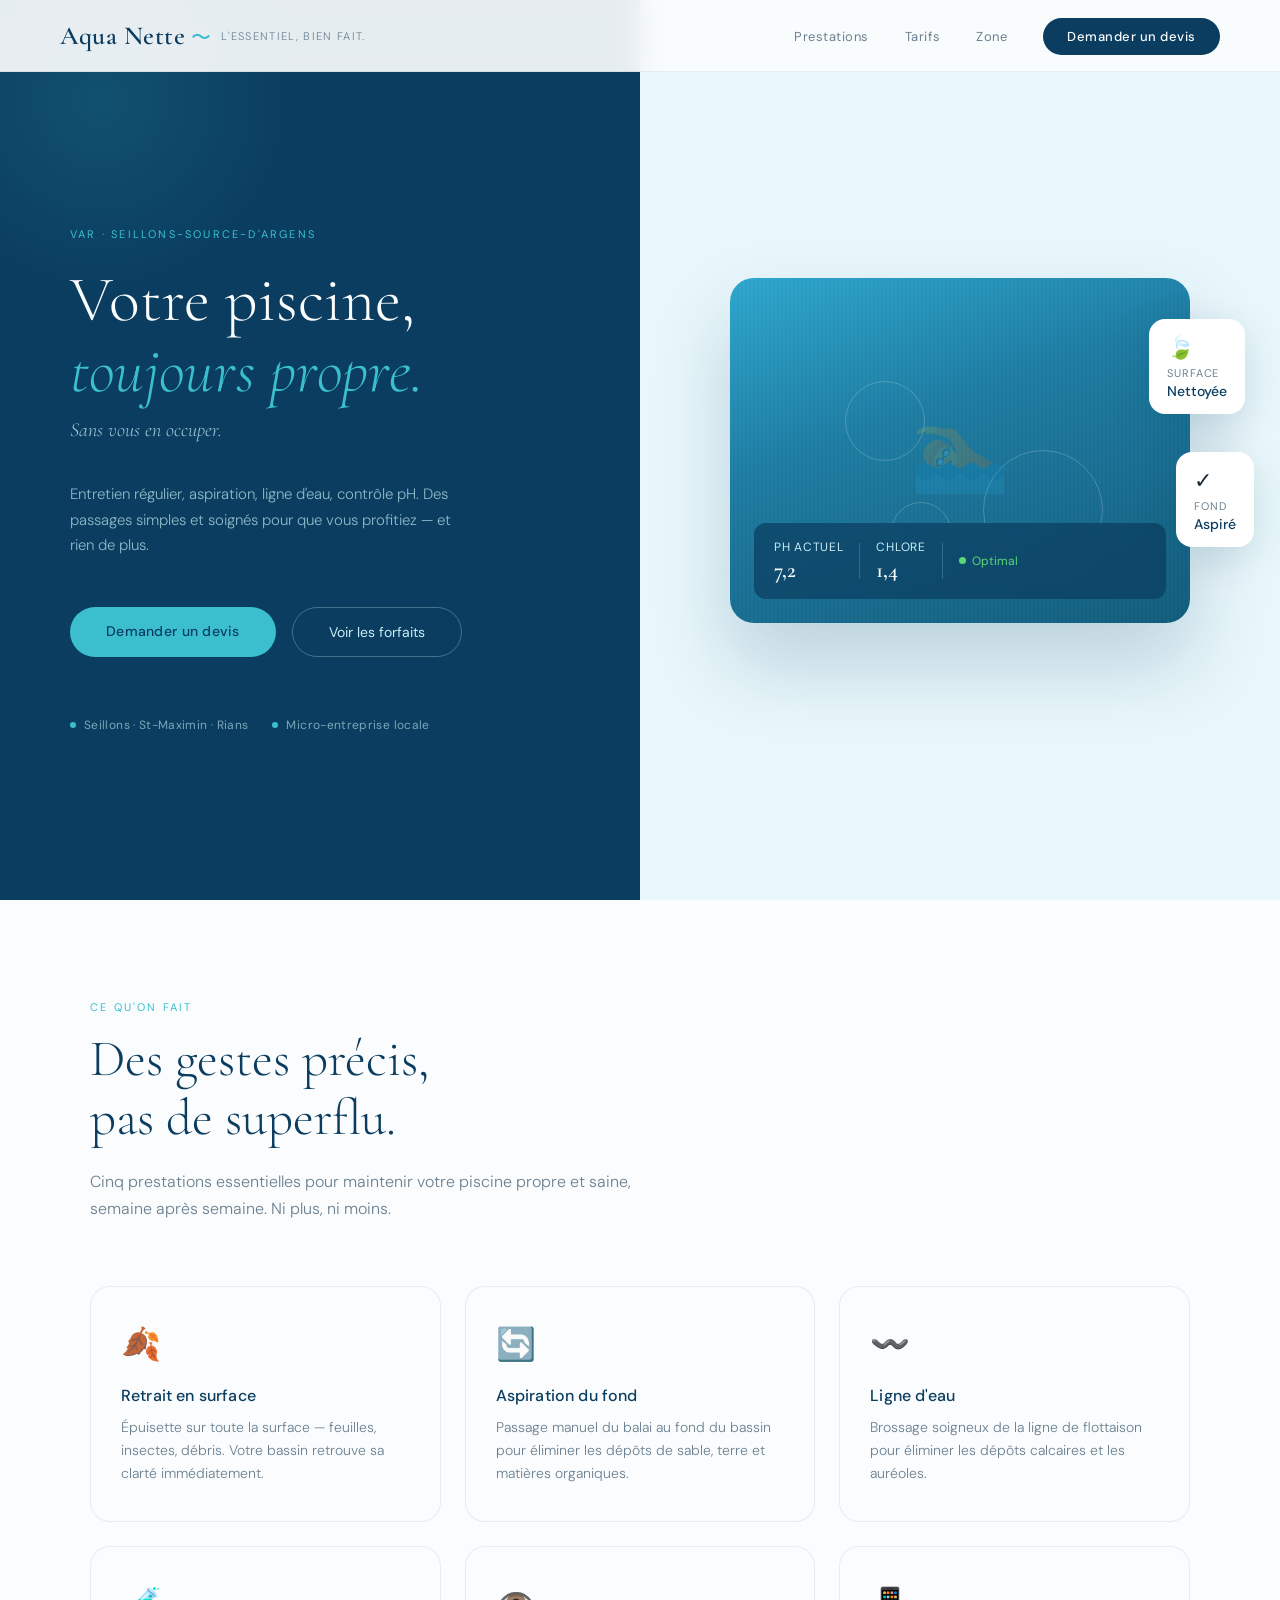
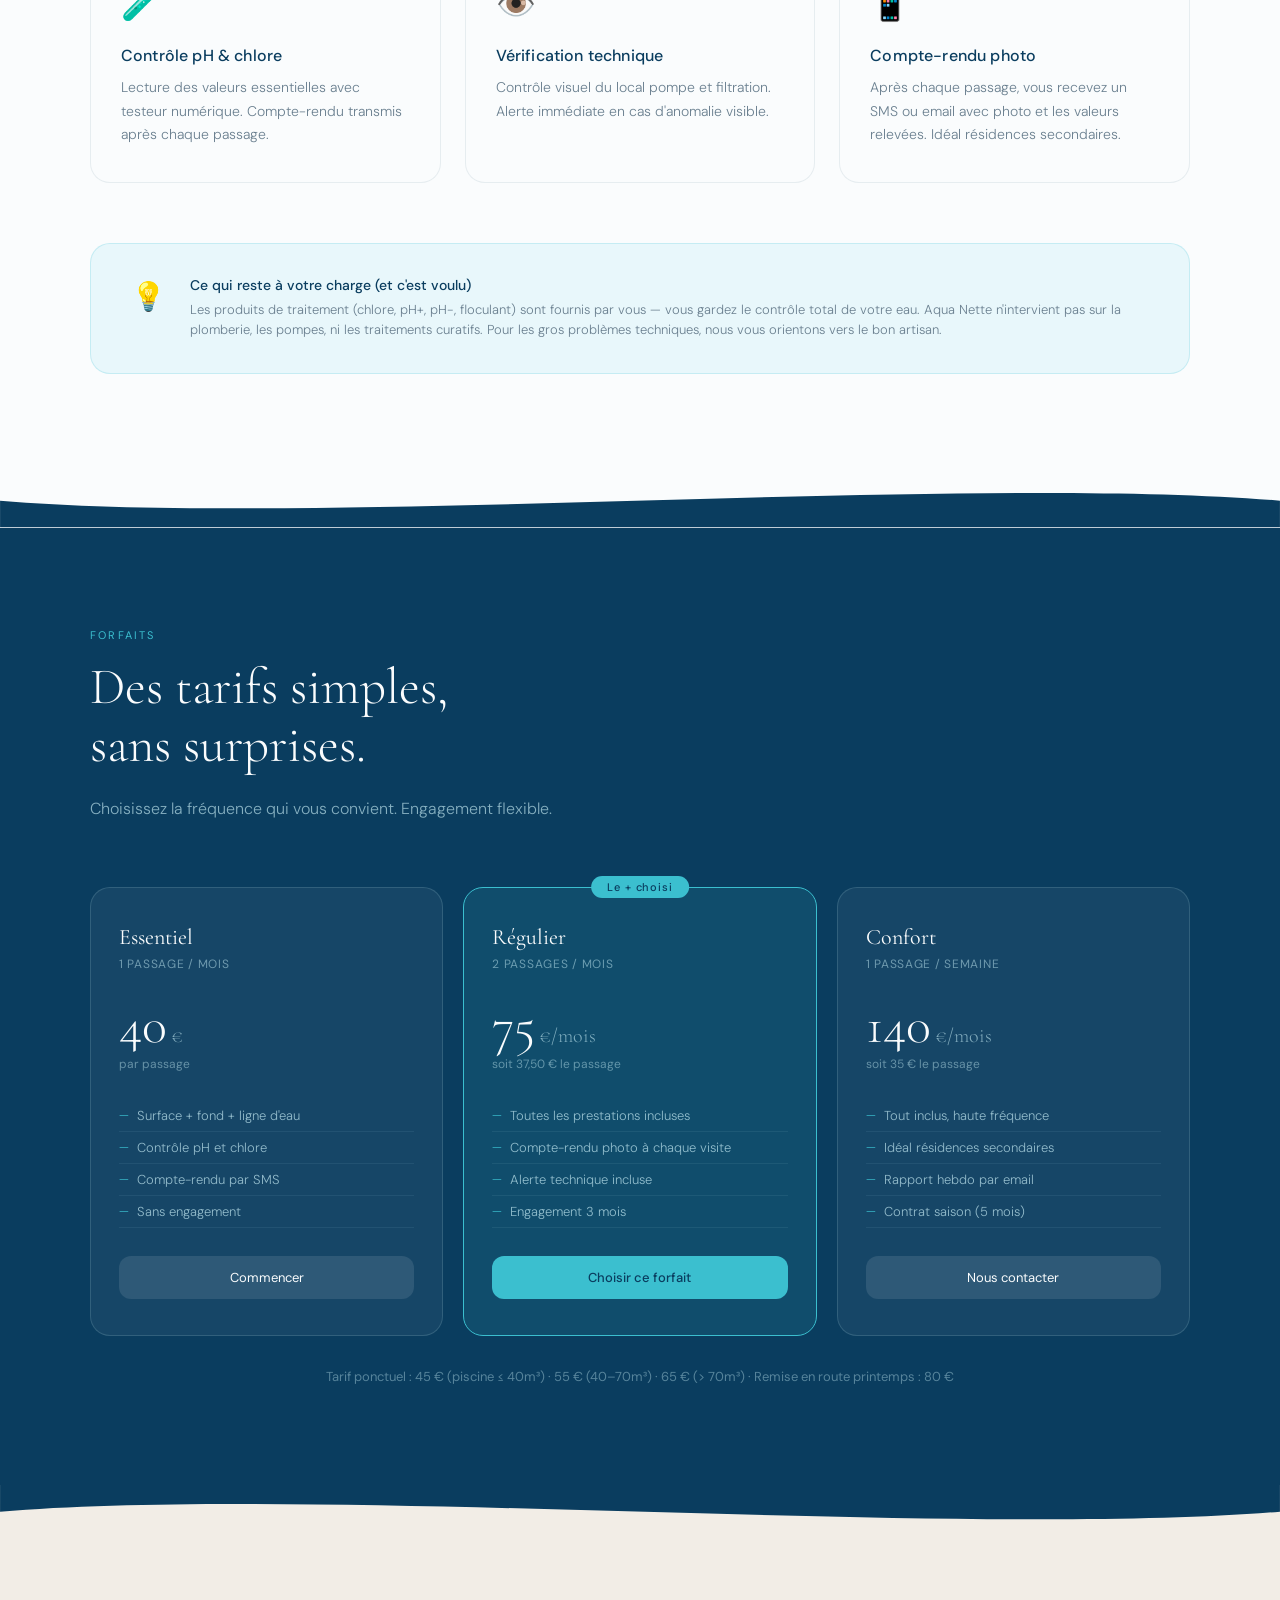
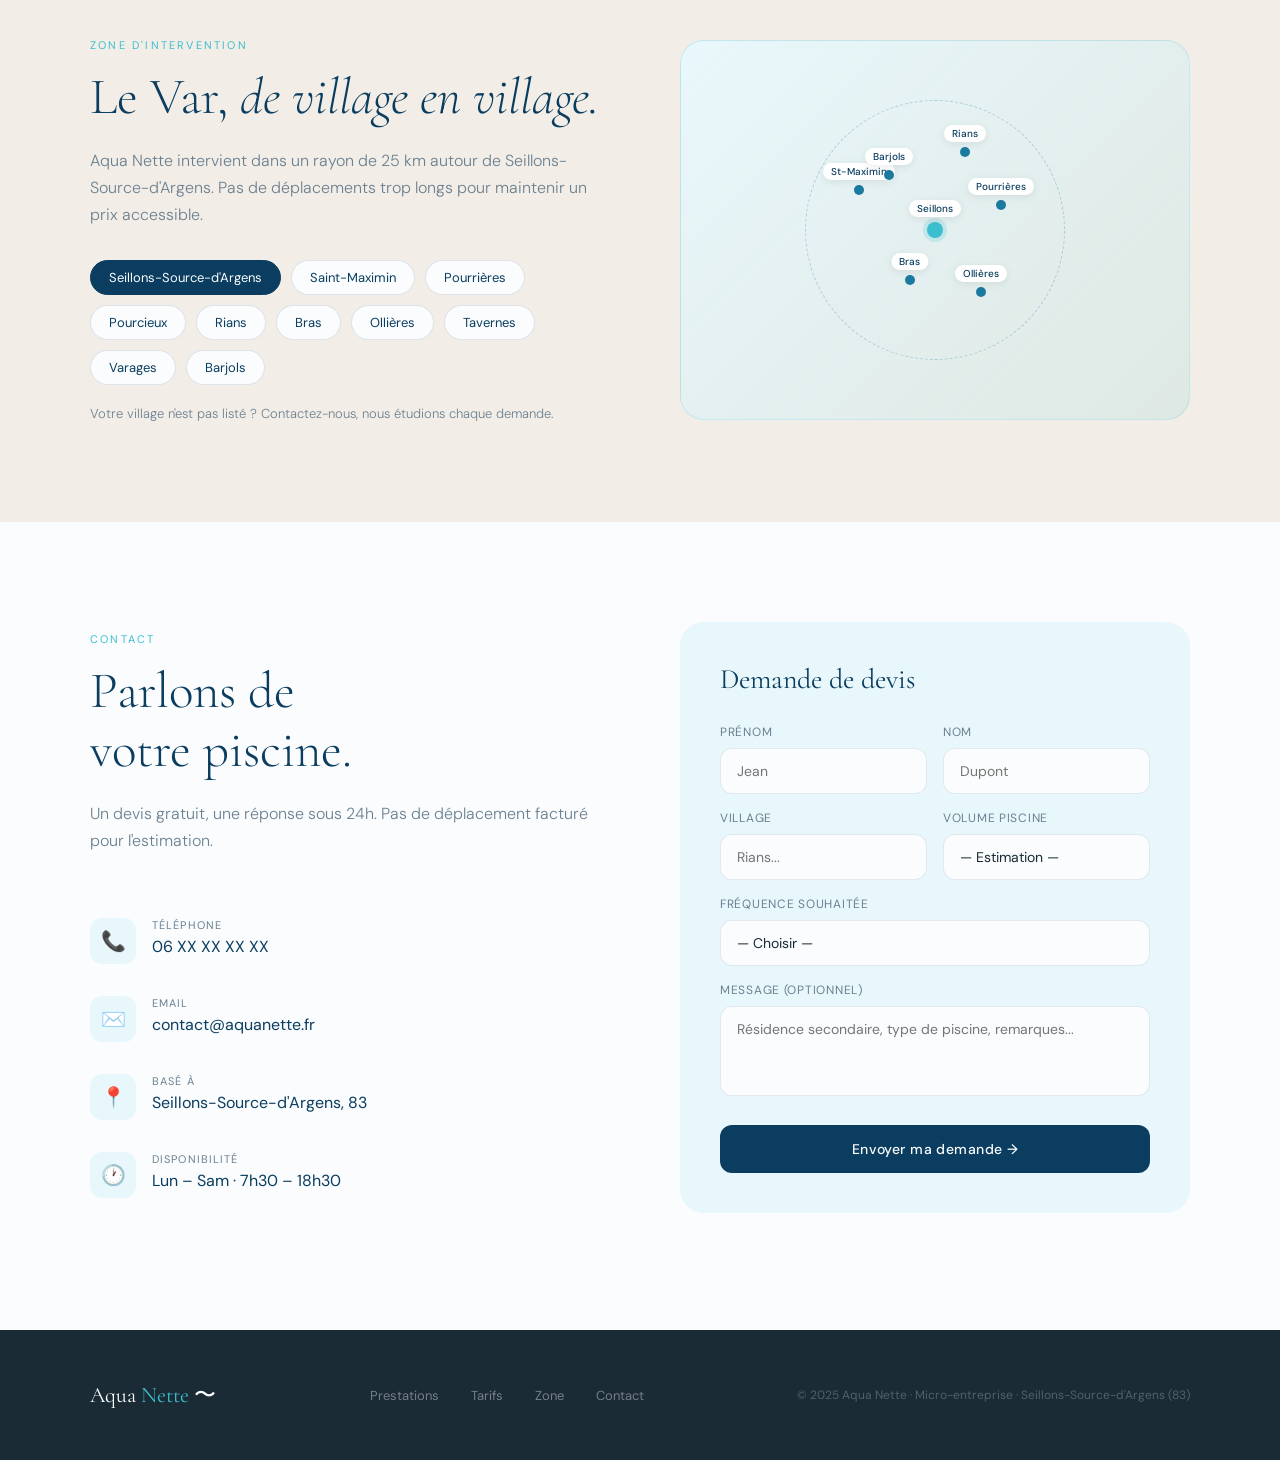
==== aquanette_cartes.html @ cc2977a5 "aquanette cartes html file" ====
<!DOCTYPE html>
<html lang="fr">
<head>
<meta charset="UTF-8">
<meta name="viewport" content="width=device-width, initial-scale=1.0">
<title>Aqua Nette — Nettoyage de piscines | Seillons-Source-d'Argens & Var</title>
<link rel="preconnect" href="https://fonts.googleapis.com">
<link rel="preconnect" href="https://fonts.gstatic.com" crossorigin>
<link href="https://fonts.googleapis.com/css2?family=Cormorant+Garamond:ital,wght@0,300;0,400;0,600;1,300;1,400&family=DM+Sans:wght@300;400;500&display=swap" rel="stylesheet">

<style>
:root {
  --bleu: #0A3D5F;
  --azure: #1B7AA0;
  --turquoise: #3BBFCF;
  --aqua-clair: #C8EDF5;
  --eau: #E8F7FB;
  --blanc: #FAFCFD;
  --sable: #F2EDE6;
  --texte: #1A2B35;
  --gris: #6B8090;
}

*, *::before, *::after { box-sizing: border-box; margin: 0; padding: 0; }

html { scroll-behavior: smooth; }

body {
  font-family: 'DM Sans', sans-serif;
  background: var(--blanc);
  color: var(--texte);
  overflow-x: hidden;
}

nav {
  position: fixed; top: 0; left: 0; right: 0; z-index: 100;
  display: flex; align-items: center; justify-content: space-between;
  padding: 20px 60px;
  background: rgba(250,252,253,0.92);
  backdrop-filter: blur(12px);
  border-bottom: 1px solid rgba(10,61,95,0.08);
  transition: all 0.3s ease;
}

.logo {
  display: flex; align-items: baseline; gap: 6px;
}
.logo-text {
  font-family: 'Cormorant Garamond', serif;
  font-size: 26px;
  font-weight: 600;
  color: var(--bleu);
  letter-spacing: 0.02em;
}
.logo-wave {
  color: var(--turquoise);
  font-size: 20px;
}
.logo-tagline {
  font-size: 11px;
  color: var(--gris);
  letter-spacing: 0.12em;
  text-transform: uppercase;
  font-weight: 300;
  margin-left: 4px;
  align-self: center;
}

nav ul { list-style: none; display: flex; gap: 36px; }
nav ul a {
  text-decoration: none;
  font-size: 13px;
  font-weight: 400;
  color: var(--gris);
  letter-spacing: 0.04em;
  transition: color 0.2s;
}
nav ul a:hover { color: var(--bleu); }

.nav-cta {
  background: var(--bleu);
  color: var(--blanc) !important;
  padding: 10px 24px;
  border-radius: 100px;
  font-weight: 500 !important;
  font-size: 13px !important;
  transition: background 0.2s, transform 0.2s !important;
}
.nav-cta:hover { background: var(--azure) !important; transform: translateY(-1px); }

.hero {
  min-height: 100vh;
  display: grid;
  grid-template-columns: 1fr 1fr;
  position: relative;
  overflow: hidden;
}

.hero-left {
  background: var(--bleu);
  display: flex; flex-direction: column; justify-content: center;
  padding: 140px 70px 80px 70px;
  position: relative;
  overflow: hidden;
}

.hero-left::before {
  content: '';
  position: absolute; top: -100px; left: -100px;
  width: 400px; height: 400px;
  background: radial-gradient(circle, rgba(59,191,207,0.15) 0%, transparent 70%);
  border-radius: 50%;
}

.hero-eyebrow {
  font-size: 11px;
  letter-spacing: 0.2em;
  text-transform: uppercase;
  color: var(--turquoise);
  font-weight: 400;
  margin-bottom: 24px;
  opacity: 0; animation: fadeUp 0.8s 0.2s forwards;
}

.hero-title {
  font-family: 'Cormorant Garamond', serif;
  font-size: clamp(48px, 5vw, 72px);
  font-weight: 300;
  color: var(--blanc);
  line-height: 1.1;
  margin-bottom: 12px;
  opacity: 0; animation: fadeUp 0.8s 0.35s forwards;
}

.hero-title em {
  font-style: italic;
  color: var(--turquoise);
}

.hero-subtitle {
  font-family: 'Cormorant Garamond', serif;
  font-size: 20px;
  font-weight: 300;
  font-style: italic;
  color: rgba(200,237,245,0.8);
  margin-bottom: 40px;
  opacity: 0; animation: fadeUp 0.8s 0.5s forwards;
}

.hero-desc {
  font-size: 15px;
  color: rgba(200,237,245,0.7);
  line-height: 1.7;
  max-width: 400px;
  margin-bottom: 48px;
  font-weight: 300;
  opacity: 0; animation: fadeUp 0.8s 0.65s forwards;
}

.hero-btns {
  display: flex; gap: 16px; flex-wrap: wrap;
  opacity: 0; animation: fadeUp 0.8s 0.8s forwards;
}

.btn-primary {
  background: var(--turquoise);
  color: var(--bleu);
  padding: 15px 36px;
  border-radius: 100px;
  font-size: 14px;
  font-weight: 500;
  text-decoration: none;
  transition: all 0.25s;
  letter-spacing: 0.02em;
}
.btn-primary:hover { background: #4DD4E6; transform: translateY(-2px); box-shadow: 0 8px 30px rgba(59,191,207,0.35); }

.btn-ghost {
  border: 1px solid rgba(200,237,245,0.3);
  color: var(--aqua-clair);
  padding: 15px 36px;
  border-radius: 100px;
  font-size: 14px;
  font-weight: 400;
  text-decoration: none;
  transition: all 0.25s;
}
.btn-ghost:hover { border-color: rgba(200,237,245,0.7); background: rgba(200,237,245,0.07); }

.hero-badges {
  display: flex; gap: 24px; margin-top: 60px;
  opacity: 0; animation: fadeUp 0.8s 0.95s forwards;
}
.badge {
  display: flex; align-items: center; gap: 8px;
  font-size: 12px; color: rgba(200,237,245,0.6);
  letter-spacing: 0.03em;
}
.badge-dot { width: 6px; height: 6px; border-radius: 50%; background: var(--turquoise); flex-shrink: 0; }

.hero-right {
  background: var(--eau);
  display: flex; align-items: center; justify-content: center;
  position: relative; overflow: hidden;
  padding: 100px 40px;
}

.pool-visual {
  position: relative;
  width: 100%; max-width: 460px;
  opacity: 0; animation: fadeIn 1.2s 0.6s forwards;
}

.pool-container {
  width: 100%;
  aspect-ratio: 4/3;
  border-radius: 24px;
  overflow: hidden;
  position: relative;
  box-shadow: 0 40px 80px rgba(10,61,95,0.2);
}

.pool-bg {
  width: 100%; height: 100%;
  background: linear-gradient(160deg, #2BA5CC 0%, #1B7AA0 40%, #0F5A7A 100%);
  position: relative;
  display: flex; align-items: center; justify-content: center;
}

.ripple {
  position: absolute;
  border-radius: 50%;
  border: 1px solid rgba(255,255,255,0.2);
  animation: ripple 4s linear infinite;
}
.ripple:nth-child(1) { width: 80px; height: 80px; top: 30%; left: 25%; animation-delay: 0s; }
.ripple:nth-child(2) { width: 120px; height: 120px; top: 50%; left: 55%; animation-delay: 1.5s; }
.ripple:nth-child(3) { width: 60px; height: 60px; top: 65%; left: 35%; animation-delay: 3s; }

@keyframes ripple {
  0% { transform: scale(0.8); opacity: 0.6; }
  100% { transform: scale(2.5); opacity: 0; }
}

.water-shimmer {
  position: absolute; inset: 0;
  background: repeating-linear-gradient(
    90deg,
    rgba(255,255,255,0) 0px,
    rgba(255,255,255,0.04) 2px,
    rgba(255,255,255,0) 4px
  );
  animation: shimmer 8s linear infinite;
}
@keyframes shimmer {
  0% { background-position: 0 0; }
  100% { background-position: 200px 0; }
}

.pool-icon {
  font-size: 80px;
  opacity: 0.15;
  filter: blur(0px);
}

.pool-overlay {
  position: absolute; bottom: 24px; left: 24px; right: 24px;
  background: rgba(10,61,95,0.7);
  backdrop-filter: blur(8px);
  border-radius: 12px;
  padding: 16px 20px;
  display: flex; align-items: center; gap: 16px;
}
.pool-overlay-label { font-size: 12px; color: var(--aqua-clair); letter-spacing: 0.06em; text-transform: uppercase; margin-bottom: 2px; }
.pool-overlay-value { font-family: 'Cormorant Garamond', serif; font-size: 22px; font-weight: 600; color: var(--blanc); }
.pool-overlay-divider { width: 1px; height: 36px; background: rgba(200,237,245,0.2); }
.pool-status { display: flex; align-items: center; gap: 6px; font-size: 12px; color: #5DD67A; }
.status-dot { width: 7px; height: 7px; border-radius: 50%; background: #5DD67A; animation: pulse 2s infinite; }
@keyframes pulse { 0%,100% { opacity: 1; } 50% { opacity: 0.4; } }

.float-card {
  position: absolute;
  background: white;
  border-radius: 16px;
  padding: 14px 18px;
  box-shadow: 0 12px 40px rgba(10,61,95,0.15);
  animation: float 5s ease-in-out infinite;
}
.float-card:nth-child(2) { animation-delay: 2s; top: 15%; right: -10%; }
.float-card:nth-child(3) { animation-delay: 1s; bottom: 20%; right: -8%; }

@keyframes float {
  0%, 100% { transform: translateY(0); }
  50% { transform: translateY(-8px); }
}

.card-icon { font-size: 22px; margin-bottom: 4px; }
.card-label { font-size: 11px; color: var(--gris); text-transform: uppercase; letter-spacing: 0.08em; }
.card-value { font-size: 14px; font-weight: 500; color: var(--bleu); margin-top: 2px; }

.section { padding: 100px 60px; }
.section-center { max-width: 1100px; margin: 0 auto; }

.section-label {
  font-size: 11px;
  letter-spacing: 0.2em;
  text-transform: uppercase;
  color: var(--turquoise);
  font-weight: 400;
  margin-bottom: 16px;
}

.section-title {
  font-family: 'Cormorant Garamond', serif;
  font-size: clamp(36px, 4vw, 54px);
  font-weight: 300;
  color: var(--bleu);
  line-height: 1.15;
  margin-bottom: 20px;
}

.section-lead {
  font-size: 16px;
  color: var(--gris);
  line-height: 1.7;
  max-width: 560px;
  font-weight: 300;
  margin-bottom: 64px;
}

.services-grid {
  display: grid;
  grid-template-columns: repeat(3, 1fr);
  gap: 24px;
  margin-bottom: 60px;
}

.service-card {
  background: var(--blanc);
  border: 1px solid rgba(10,61,95,0.08);
  border-radius: 20px;
  padding: 36px 30px;
  transition: all 0.3s ease;
  position: relative;
  overflow: hidden;
}
.service-card::before {
  content: '';
  position: absolute; bottom: 0; left: 0; right: 0; height: 3px;
  background: linear-gradient(90deg, var(--turquoise), var(--azure));
  transform: scaleX(0);
  transform-origin: left;
  transition: transform 0.35s ease;
}
.service-card:hover { transform: translateY(-4px); box-shadow: 0 20px 50px rgba(10,61,95,0.1); border-color: rgba(27,122,160,0.2); }
.service-card:hover::before { transform: scaleX(1); }

.service-icon {
  font-size: 32px;
  margin-bottom: 20px;
  display: block;
}
.service-title {
  font-size: 16px;
  font-weight: 500;
  color: var(--bleu);
  margin-bottom: 10px;
  letter-spacing: 0.01em;
}
.service-desc {
  font-size: 14px;
  color: var(--gris);
  line-height: 1.65;
  font-weight: 300;
}

.not-included {
  background: var(--eau);
  border-radius: 20px;
  padding: 32px 40px;
  border: 1px solid rgba(59,191,207,0.2);
  display: flex; align-items: flex-start; gap: 24px;
}
.not-included-icon { font-size: 28px; flex-shrink: 0; margin-top: 2px; }
.not-included-title { font-size: 14px; font-weight: 500; color: var(--bleu); margin-bottom: 6px; }
.not-included-desc { font-size: 13px; color: var(--gris); line-height: 1.6; font-weight: 300; }

.tarifs-bg { background: var(--bleu); }

.tarifs-grid {
  display: grid;
  grid-template-columns: repeat(3, 1fr);
  gap: 20px;
}

.tarif-card {
  background: rgba(255,255,255,0.05);
  border: 1px solid rgba(200,237,245,0.15);
  border-radius: 20px;
  padding: 36px 28px;
  transition: all 0.3s;
  position: relative;
}
.tarif-card.featured {
  background: rgba(59,191,207,0.12);
  border-color: var(--turquoise);
}
.tarif-card:hover { background: rgba(255,255,255,0.08); transform: translateY(-3px); }

.tarif-badge {
  position: absolute; top: -12px; left: 50%; transform: translateX(-50%);
  background: var(--turquoise);
  color: var(--bleu);
  font-size: 11px; font-weight: 500;
  padding: 4px 16px;
  border-radius: 100px;
  letter-spacing: 0.08em;
  white-space: nowrap;
}

.tarif-name {
  font-family: 'Cormorant Garamond', serif;
  font-size: 22px;
  font-weight: 400;
  color: var(--blanc);
  margin-bottom: 6px;
}
.tarif-freq {
  font-size: 12px;
  color: rgba(200,237,245,0.5);
  letter-spacing: 0.06em;
  margin-bottom: 28px;
  text-transform: uppercase;
}
.tarif-price {
  font-family: 'Cormorant Garamond', serif;
  font-size: 52px;
  font-weight: 300;
  color: var(--blanc);
  line-height: 1;
  margin-bottom: 4px;
}
.tarif-price span {
  font-size: 20px;
  color: rgba(200,237,245,0.6);
  margin-left: 4px;
}
.tarif-per { font-size: 12px; color: rgba(200,237,245,0.45); margin-bottom: 28px; }
.tarif-list { list-style: none; }
.tarif-list li {
  font-size: 13px; color: rgba(200,237,245,0.7);
  padding: 7px 0;
  border-bottom: 1px solid rgba(200,237,245,0.07);
  display: flex; align-items: center; gap: 8px;
  font-weight: 300;
}
.tarif-list li::before { content: '—'; color: var(--turquoise); font-size: 12px; flex-shrink: 0; }

.tarif-cta {
  display: block;
  margin-top: 28px;
  text-align: center;
  background: rgba(255,255,255,0.1);
  color: var(--blanc);
  padding: 13px;
  border-radius: 12px;
  font-size: 13px;
  text-decoration: none;
  transition: background 0.2s;
}
.tarif-cta:hover, .tarif-card.featured .tarif-cta { background: var(--turquoise); color: var(--bleu); font-weight: 500; }

.zone-section { background: var(--sable); }
.zone-grid { display: grid; grid-template-columns: 1fr 1fr; gap: 80px; align-items: center; }

.villages-list {
  display: flex; flex-wrap: wrap; gap: 10px;
  margin-top: 32px;
}
.village-tag {
  background: var(--blanc);
  border: 1px solid rgba(10,61,95,0.12);
  border-radius: 100px;
  padding: 8px 18px;
  font-size: 13px;
  color: var(--bleu);
  font-weight: 400;
  transition: all 0.2s;
}
.village-tag:hover { background: var(--bleu); color: var(--blanc); border-color: var(--bleu); }
.village-tag.main { background: var(--bleu); color: var(--blanc); border-color: var(--bleu); }

.map-visual {
  background: linear-gradient(135deg, var(--eau) 0%, rgba(59,191,207,0.1) 100%);
  border-radius: 24px;
  height: 380px;
  display: flex; align-items: center; justify-content: center;
  position: relative;
  border: 1px solid rgba(59,191,207,0.2);
  overflow: hidden;
}

.map-dot {
  position: absolute;
  width: 10px; height: 10px;
  border-radius: 50%;
  background: var(--azure);
}
.map-dot.center { width: 16px; height: 16px; background: var(--turquoise); box-shadow: 0 0 0 4px rgba(59,191,207,0.2); }
.map-dot::after {
  content: attr(data-name);
  position: absolute; top: -22px; left: 50%; transform: translateX(-50%);
  white-space: nowrap; font-size: 10px; color: var(--bleu); font-weight: 500;
  background: white; padding: 2px 8px; border-radius: 100px;
  box-shadow: 0 2px 8px rgba(0,0,0,0.08);
}

.map-radius {
  position: absolute;
  width: 260px; height: 260px;
  border-radius: 50%;
  border: 1px dashed rgba(27,122,160,0.3);
  top: 50%; left: 50%; transform: translate(-50%, -50%);
}

.contact-grid { display: grid; grid-template-columns: 1fr 1fr; gap: 80px; align-items: start; }

.contact-info { padding-top: 10px; }

.contact-item {
  display: flex; align-items: flex-start; gap: 16px;
  margin-bottom: 32px;
}
.contact-icon-box {
  width: 46px; height: 46px;
  background: var(--eau);
  border-radius: 12px;
  display: flex; align-items: center; justify-content: center;
  font-size: 20px;
  flex-shrink: 0;
}
.contact-label { font-size: 11px; color: var(--gris); text-transform: uppercase; letter-spacing: 0.1em; margin-bottom: 4px; }
.contact-value { font-size: 16px; color: var(--bleu); font-weight: 400; }

.contact-form {
  background: var(--eau);
  border-radius: 24px;
  padding: 40px;
}
.form-title {
  font-family: 'Cormorant Garamond', serif;
  font-size: 28px; font-weight: 400;
  color: var(--bleu);
  margin-bottom: 28px;
}
.form-row { display: grid; grid-template-columns: 1fr 1fr; gap: 16px; }
.form-group { margin-bottom: 16px; }
.form-label { font-size: 12px; color: var(--gris); letter-spacing: 0.06em; text-transform: uppercase; margin-bottom: 8px; display: block; font-weight: 400; }
.form-input, .form-select, .form-textarea {
  width: 100%;
  background: var(--blanc);
  border: 1px solid rgba(10,61,95,0.1);
  border-radius: 12px;
  padding: 13px 16px;
  font-family: 'DM Sans', sans-serif;
  font-size: 14px;
  color: var(--texte);
  outline: none;
  transition: border 0.2s, box-shadow 0.2s;
  appearance: none;
  -webkit-appearance: none;
}
.form-input:focus, .form-select:focus, .form-textarea:focus {
  border-color: var(--turquoise);
  box-shadow: 0 0 0 3px rgba(59,191,207,0.12);
}
.form-textarea { resize: none; height: 90px; }

.form-submit {
  width: 100%;
  background: var(--bleu);
  color: var(--blanc);
  border: none;
  padding: 15px;
  border-radius: 12px;
  font-family: 'DM Sans', sans-serif;
  font-size: 14px;
  font-weight: 500;
  cursor: pointer;
  transition: all 0.25s;
  margin-top: 8px;
  letter-spacing: 0.03em;
}
.form-submit:hover { background: var(--azure); transform: translateY(-1px); box-shadow: 0 6px 20px rgba(10,61,95,0.25); }

footer {
  background: var(--texte);
  padding: 50px 60px;
}
.footer-inner {
  max-width: 1100px; margin: 0 auto;
  display: flex; align-items: center; justify-content: space-between;
  flex-wrap: wrap; gap: 24px;
}
.footer-logo { font-family: 'Cormorant Garamond', serif; font-size: 22px; color: var(--blanc); font-weight: 400; }
.footer-logo span { color: var(--turquoise); }
.footer-links { display: flex; gap: 32px; }
.footer-links a { font-size: 13px; color: rgba(255,255,255,0.4); text-decoration: none; transition: color 0.2s; }
.footer-links a:hover { color: var(--turquoise); }
.footer-copy { font-size: 12px; color: rgba(255,255,255,0.25); }

@keyframes fadeUp {
  from { opacity: 0; transform: translateY(24px); }
  to { opacity: 1; transform: translateY(0); }
}
@keyframes fadeIn {
  from { opacity: 0; }
  to { opacity: 1; }
}

.reveal {
  opacity: 0; transform: translateY(30px);
  transition: opacity 0.7s ease, transform 0.7s ease;
}
.reveal.visible { opacity: 1; transform: translateY(0); }

@media (max-width: 900px) {
  nav { padding: 16px 24px; }
  nav ul { display: none; }
  .hero { grid-template-columns: 1fr; }
  .hero-left { padding: 120px 32px 60px; }
  .hero-right { min-height: 400px; padding: 60px 24px; }
  .section { padding: 70px 24px; }
  .services-grid, .tarifs-grid, .zone-grid, .contact-grid { grid-template-columns: 1fr; gap: 24px; }
  .float-card { display: none; }
}

.wave-divider {
  width: 100%; overflow: hidden; line-height: 0;
  background: var(--bleu);
}
.wave-divider svg { display: block; }
</style>
</head>
<body>

<nav>
  <div class="logo">
    <span class="logo-text">Aqua Nette</span>
    <span class="logo-wave">〜</span>
    <span class="logo-tagline">L'essentiel, bien fait.</span>
  </div>
  <ul>
    <li><a href="#services">Prestations</a></li>
    <li><a href="#tarifs">Tarifs</a></li>
    <li><a href="#zone">Zone</a></li>
    <li><a href="#contact" class="nav-cta">Demander un devis</a></li>
  </ul>
</nav>

<section class="hero">
  <div class="hero-left">
    <p class="hero-eyebrow">Var · Seillons-Source-d'Argens</p>
    <h1 class="hero-title">Votre piscine,<br><em>toujours propre.</em></h1>
    <p class="hero-subtitle">Sans vous en occuper.</p>
    <p class="hero-desc">Entretien régulier, aspiration, ligne d'eau, contrôle pH. Des passages simples et soignés pour que vous profitiez — et rien de plus.</p>
    <div class="hero-btns">
      <a href="#contact" class="btn-primary">Demander un devis</a>
      <a href="#tarifs" class="btn-ghost">Voir les forfaits</a>
    </div>
    <div class="hero-badges">
      <div class="badge"><div class="badge-dot"></div> Seillons · St-Maximin · Rians</div>
      <div class="badge"><div class="badge-dot"></div> Micro-entreprise locale</div>
    </div>
  </div>

  <div class="hero-right">
    <div class="pool-visual">
      <div class="pool-container">
        <div class="pool-bg">
          <div class="ripple"></div>
          <div class="ripple"></div>
          <div class="ripple"></div>
          <div class="water-shimmer"></div>
          <div class="pool-icon">🏊</div>
          <div class="pool-overlay">
            <div>
              <div class="pool-overlay-label">pH actuel</div>
              <div class="pool-overlay-value">7,2</div>
            </div>
            <div class="pool-overlay-divider"></div>
            <div>
              <div class="pool-overlay-label">Chlore</div>
              <div class="pool-overlay-value">1,4</div>
            </div>
            <div class="pool-overlay-divider"></div>
            <div class="pool-status">
              <div class="status-dot"></div>
              Optimal
            </div>
          </div>
        </div>
      </div>

      <div class="float-card" style="top:12%; right:-12%; animation-delay:0s;">
        <div class="card-icon">🍃</div>
        <div class="card-label">Surface</div>
        <div class="card-value">Nettoyée</div>
      </div>

      <div class="float-card" style="bottom:22%; right:-14%; animation-delay:1.8s;">
        <div class="card-icon">✓</div>
        <div class="card-label">Fond</div>
        <div class="card-value">Aspiré</div>
      </div>
    </div>
  </div>
</section>

<section class="section" id="services">
  <div class="section-center">
    <p class="section-label reveal">Ce qu'on fait</p>
    <h2 class="section-title reveal">Des gestes précis,<br>pas de superflu.</h2>
    <p class="section-lead reveal">Cinq prestations essentielles pour maintenir votre piscine propre et saine, semaine après semaine. Ni plus, ni moins.</p>

    <div class="services-grid">
      <div class="service-card reveal">
        <span class="service-icon">🍂</span>
        <div class="service-title">Retrait en surface</div>
        <p class="service-desc">Épuisette sur toute la surface — feuilles, insectes, débris. Votre bassin retrouve sa clarté immédiatement.</p>
      </div>
      <div class="service-card reveal" style="transition-delay:0.1s">
        <span class="service-icon">🔄</span>
        <div class="service-title">Aspiration du fond</div>
        <p class="service-desc">Passage manuel du balai au fond du bassin pour éliminer les dépôts de sable, terre et matières organiques.</p>
      </div>
      <div class="service-card reveal" style="transition-delay:0.2s">
        <span class="service-icon">〰️</span>
        <div class="service-title">Ligne d'eau</div>
        <p class="service-desc">Brossage soigneux de la ligne de flottaison pour éliminer les dépôts calcaires et les auréoles.</p>
      </div>
      <div class="service-card reveal" style="transition-delay:0.1s">
        <span class="service-icon">🧪</span>
        <div class="service-title">Contrôle pH & chlore</div>
        <p class="service-desc">Lecture des valeurs essentielles avec testeur numérique. Compte-rendu transmis après chaque passage.</p>
      </div>
      <div class="service-card reveal" style="transition-delay:0.2s">
        <span class="service-icon">👁️</span>
        <div class="service-title">Vérification technique</div>
        <p class="service-desc">Contrôle visuel du local pompe et filtration. Alerte immédiate en cas d'anomalie visible.</p>
      </div>
      <div class="service-card reveal" style="transition-delay:0.3s" style="background: var(--eau); border-color: rgba(59,191,207,0.25);">
        <span class="service-icon">📱</span>
        <div class="service-title">Compte-rendu photo</div>
        <p class="service-desc">Après chaque passage, vous recevez un SMS ou email avec photo et les valeurs relevées. Idéal résidences secondaires.</p>
      </div>
    </div>

    <div class="not-included reveal">
      <div class="not-included-icon">💡</div>
      <div>
        <div class="not-included-title">Ce qui reste à votre charge (et c'est voulu)</div>
        <div class="not-included-desc">Les produits de traitement (chlore, pH+, pH−, floculant) sont fournis par vous — vous gardez le contrôle total de votre eau. Aqua Nette n'intervient pas sur la plomberie, les pompes, ni les traitements curatifs. Pour les gros problèmes techniques, nous vous orientons vers le bon artisan.</div>
      </div>
    </div>
  </div>
</section>

<div class="wave-divider" style="background:var(--blanc);">
  <svg viewBox="0 0 1440 60" xmlns="http://www.w3.org/2000/svg">
    <path d="M0,30 C360,60 1080,0 1440,30 L1440,60 L0,60 Z" fill="#0A3D5F"/>
  </svg>
</div>

<section class="section tarifs-bg" id="tarifs">
  <div class="section-center">
    <p class="section-label reveal" style="color:var(--turquoise)">Forfaits</p>
    <h2 class="section-title reveal" style="color:var(--blanc)">Des tarifs simples,<br>sans surprises.</h2>
    <p class="section-lead reveal" style="color:rgba(200,237,245,0.65)">Choisissez la fréquence qui vous convient. Engagement flexible.</p>

    <div class="tarifs-grid">
      <div class="tarif-card reveal">
        <div class="tarif-name">Essentiel</div>
        <div class="tarif-freq">1 passage / mois</div>
        <div class="tarif-price">40<span>€</span></div>
        <div class="tarif-per">par passage</div>
        <ul class="tarif-list">
          <li>Surface + fond + ligne d'eau</li>
          <li>Contrôle pH et chlore</li>
          <li>Compte-rendu par SMS</li>
          <li>Sans engagement</li>
        </ul>
        <a href="#contact" class="tarif-cta">Commencer</a>
      </div>

      <div class="tarif-card featured reveal" style="transition-delay:0.1s">
        <div class="tarif-badge">Le + choisi</div>
        <div class="tarif-name">Régulier</div>
        <div class="tarif-freq">2 passages / mois</div>
        <div class="tarif-price">75<span>€/mois</span></div>
        <div class="tarif-per">soit 37,50 € le passage</div>
        <ul class="tarif-list">
          <li>Toutes les prestations incluses</li>
          <li>Compte-rendu photo à chaque visite</li>
          <li>Alerte technique incluse</li>
          <li>Engagement 3 mois</li>
        </ul>
        <a href="#contact" class="tarif-cta">Choisir ce forfait</a>
      </div>

      <div class="tarif-card reveal" style="transition-delay:0.2s">
        <div class="tarif-name">Confort</div>
        <div class="tarif-freq">1 passage / semaine</div>
        <div class="tarif-price">140<span>€/mois</span></div>
        <div class="tarif-per">soit 35 € le passage</div>
        <ul class="tarif-list">
          <li>Tout inclus, haute fréquence</li>
          <li>Idéal résidences secondaires</li>
          <li>Rapport hebdo par email</li>
          <li>Contrat saison (5 mois)</li>
        </ul>
        <a href="#contact" class="tarif-cta">Nous contacter</a>
      </div>
    </div>

    <p class="reveal" style="text-align:center; color:rgba(200,237,245,0.4); font-size:13px; margin-top:32px;">Tarif ponctuel : 45 € (piscine ≤ 40m³) · 55 € (40–70m³) · 65 € (> 70m³) · Remise en route printemps : 80 €</p>
  </div>
</section>

<div class="wave-divider" style="background:var(--sable);">
  <svg viewBox="0 0 1440 60" xmlns="http://www.w3.org/2000/svg">
    <path d="M0,30 C360,0 1080,60 1440,30 L1440,0 L0,0 Z" fill="#0A3D5F"/>
  </svg>
</div>

<section class="section zone-section" id="zone">
  <div class="section-center">
    <div class="zone-grid">
      <div>
        <p class="section-label reveal">Zone d'intervention</p>
        <h2 class="section-title reveal">Le Var, <em style="font-style:italic">de village en village.</em></h2>
        <p class="section-lead reveal" style="margin-bottom:24px;">Aqua Nette intervient dans un rayon de 25 km autour de Seillons-Source-d'Argens. Pas de déplacements trop longs pour maintenir un prix accessible.</p>
        <div class="villages-list reveal">
          <span class="village-tag main">Seillons-Source-d'Argens</span>
          <span class="village-tag">Saint-Maximin</span>
          <span class="village-tag">Pourrières</span>
          <span class="village-tag">Pourcieux</span>
          <span class="village-tag">Rians</span>
          <span class="village-tag">Bras</span>
          <span class="village-tag">Ollières</span>
          <span class="village-tag">Tavernes</span>
          <span class="village-tag">Varages</span>
          <span class="village-tag">Barjols</span>
        </div>
        <p class="reveal" style="font-size:13px; color:var(--gris); margin-top:20px; font-weight:300;">Votre village n'est pas listé ? Contactez-nous, nous étudions chaque demande.</p>
      </div>
      <div>
        <div class="map-visual reveal">
          <div class="map-radius"></div>
          <div class="map-dot center" data-name="Seillons" style="top:50%;left:50%;transform:translate(-50%,-50%)"></div>
          <div class="map-dot" data-name="St-Maximin" style="top:38%;left:34%"></div>
          <div class="map-dot" data-name="Pourrières" style="top:42%;left:62%"></div>
          <div class="map-dot" data-name="Rians" style="top:28%;left:55%"></div>
          <div class="map-dot" data-name="Bras" style="top:62%;left:44%"></div>
          <div class="map-dot" data-name="Ollières" style="top:65%;left:58%"></div>
          <div class="map-dot" data-name="Barjols" style="top:34%;left:40%"></div>
        </div>
      </div>
    </div>
  </div>
</section>

<section class="section" id="contact">
  <div class="section-center">
    <div class="contact-grid">
      <div class="contact-info">
        <p class="section-label reveal">Contact</p>
        <h2 class="section-title reveal">Parlons de<br>votre piscine.</h2>
        <p class="section-lead reveal">Un devis gratuit, une réponse sous 24h. Pas de déplacement facturé pour l'estimation.</p>

        <div class="contact-item reveal">
          <div class="contact-icon-box">📞</div>
          <div>
            <div class="contact-label">Téléphone</div>
            <div class="contact-value">06 XX XX XX XX</div>
          </div>
        </div>
        <div class="contact-item reveal">
          <div class="contact-icon-box">✉️</div>
          <div>
            <div class="contact-label">Email</div>
            <div class="contact-value">contact@aquanette.fr</div>
          </div>
        </div>
        <div class="contact-item reveal">
          <div class="contact-icon-box">📍</div>
          <div>
            <div class="contact-label">Basé à</div>
            <div class="contact-value">Seillons-Source-d'Argens, 83</div>
          </div>
        </div>
        <div class="contact-item reveal">
          <div class="contact-icon-box">🕐</div>
          <div>
            <div class="contact-label">Disponibilité</div>
            <div class="contact-value">Lun – Sam · 7h30 – 18h30</div>
          </div>
        </div>
      </div>

      <div class="reveal">
        <div class="contact-form">
          <div class="form-title">Demande de devis</div>
          <div class="form-row">
            <div class="form-group">
              <label class="form-label">Prénom</label>
              <input type="text" class="form-input" placeholder="Jean">
            </div>
            <div class="form-group">
              <label class="form-label">Nom</label>
              <input type="text" class="form-input" placeholder="Dupont">
            </div>
          </div>
          <div class="form-row">
            <div class="form-group">
              <label class="form-label">Village</label>
              <input type="text" class="form-input" placeholder="Rians...">
            </div>
            <div class="form-group">
              <label class="form-label">Volume piscine</label>
              <select class="form-select">
                <option>— Estimation —</option>
                <option>Moins de 40 m³</option>
                <option>40 à 70 m³</option>
                <option>Plus de 70 m³</option>
              </select>
            </div>
          </div>
          <div class="form-group">
            <label class="form-label">Fréquence souhaitée</label>
            <select class="form-select">
              <option>— Choisir —</option>
              <option>1 passage / mois</option>
              <option>2 passages / mois</option>
              <option>Chaque semaine</option>
              <option>Ponctuel (à la demande)</option>
            </select>
          </div>
          <div class="form-group">
            <label class="form-label">Message (optionnel)</label>
            <textarea class="form-textarea" placeholder="Résidence secondaire, type de piscine, remarques..."></textarea>
          </div>
          <button class="form-submit">Envoyer ma demande →</button>
        </div>
      </div>
    </div>
  </div>
</section>

<footer>
  <div class="footer-inner">
    <div class="footer-logo">Aqua <span>Nette</span> 〜</div>
    <div class="footer-links">
      <a href="#services">Prestations</a>
      <a href="#tarifs">Tarifs</a>
      <a href="#zone">Zone</a>
      <a href="#contact">Contact</a>
    </div>
    <div class="footer-copy">© 2025 Aqua Nette · Micro-entreprise · Seillons-Source-d'Argens (83)</div>
  </div>
</footer>

<script>
const reveals = document.querySelectorAll('.reveal');
const observer = new IntersectionObserver((entries) => {
  entries.forEach((entry, i) => {
    if (entry.isIntersecting) {
      setTimeout(() => entry.target.classList.add('visible'), 80);
    }
  });
}, { threshold: 0.1, rootMargin: '0px 0px -40px 0px' });
reveals.forEach(el => observer.observe(el));

window.addEventListener('scroll', () => {
  document.querySelector('nav').style.boxShadow =
    window.scrollY > 50 ? '0 4px 30px rgba(10,61,95,0.1)' : 'none';
});

document.querySelector('.form-submit').addEventListener('click', () => {
  const btn = document.querySelector('.form-submit');
  btn.textContent = '✓ Message envoyé !';
  btn.style.background = '#27AE60';
  setTimeout(() => {
    btn.textContent = 'Envoyer ma demande →';
    btn.style.background = '';
  }, 3000);
});
</script>
</body>
</html>
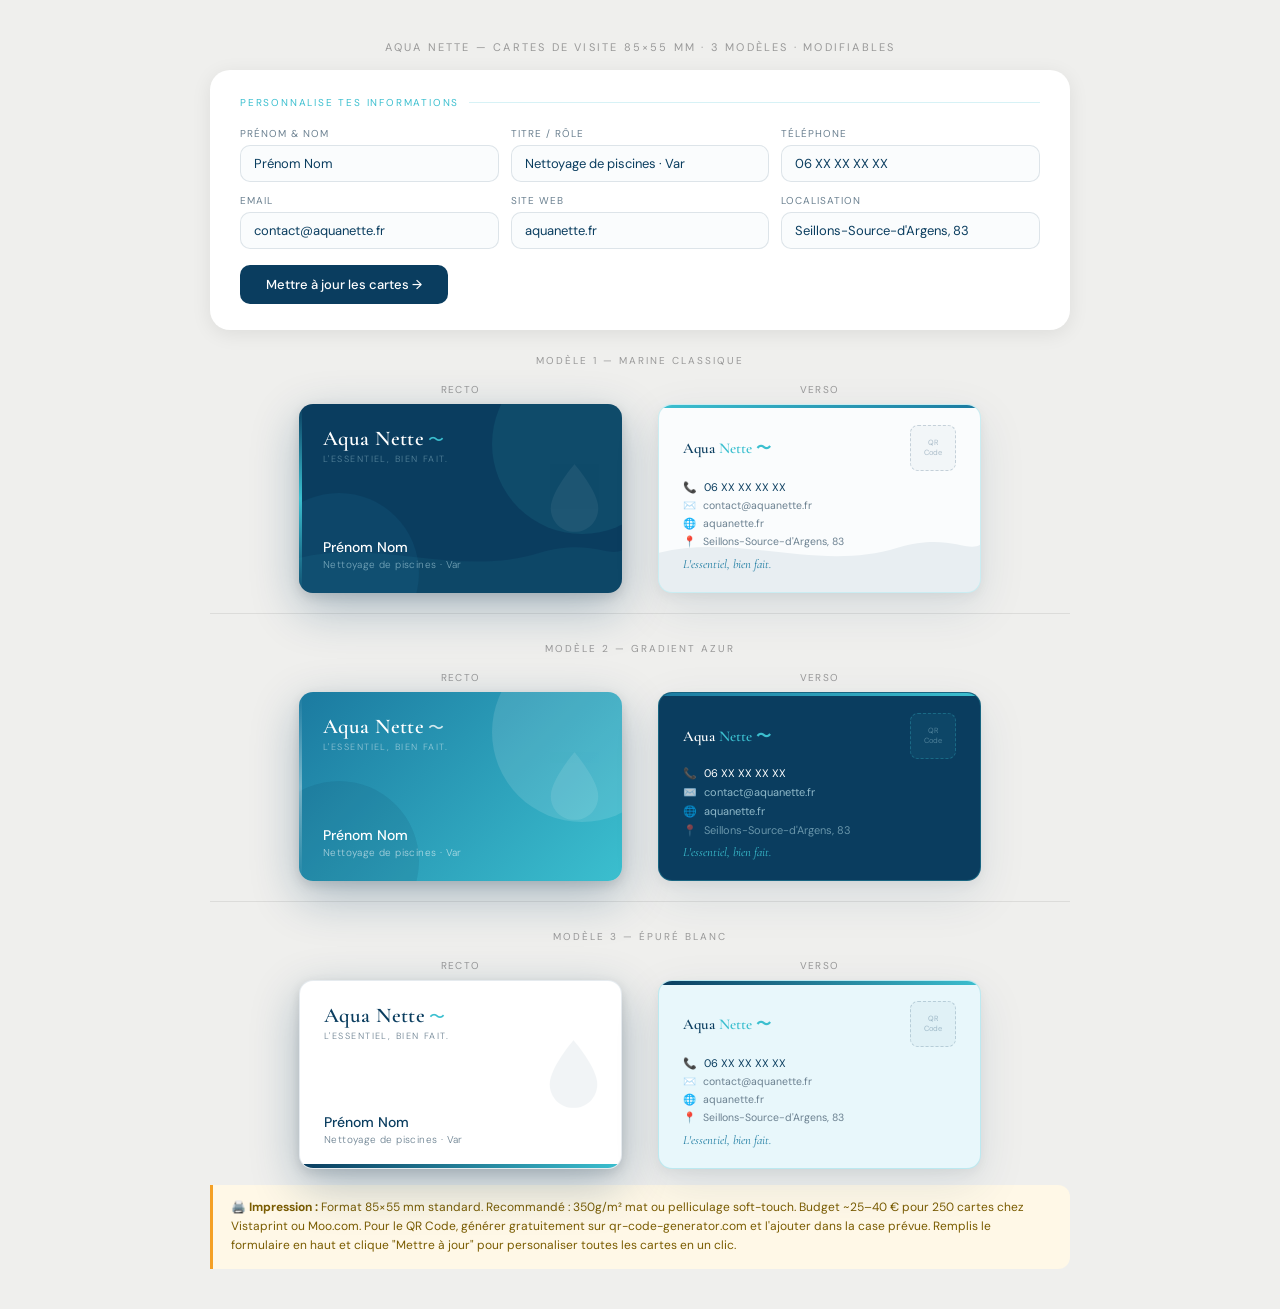
==== commit 3bf349aa: "aquanette cartes html file" ====
--- a/aquanette_cartes.html
+++ b/aquanette_cartes.html
@@ -2,999 +2,200 @@
 <html lang="fr">
 <head>
 <meta charset="UTF-8">
-<meta name="viewport" content="width=device-width, initial-scale=1.0">
-<title>Aqua Nette — Nettoyage de piscines | Seillons-Source-d'Argens & Var</title>
-<link rel="preconnect" href="https://fonts.googleapis.com">
-<link rel="preconnect" href="https://fonts.gstatic.com" crossorigin>
-<link href="https://fonts.googleapis.com/css2?family=Cormorant+Garamond:ital,wght@0,300;0,400;0,600;1,300;1,400&family=DM+Sans:wght@300;400;500&display=swap" rel="stylesheet">
-
+<title>Aqua Nette — Cartes de Visite</title>
+<link href="https://fonts.googleapis.com/css2?family=Cormorant+Garamond:ital,wght@0,300;0,400;0,600;1,400&family=DM+Sans:wght@300;400;500&display=swap" rel="stylesheet">
 <style>
-:root {
-  --bleu: #0A3D5F;
-  --azure: #1B7AA0;
-  --turquoise: #3BBFCF;
-  --aqua-clair: #C8EDF5;
-  --eau: #E8F7FB;
-  --blanc: #FAFCFD;
-  --sable: #F2EDE6;
-  --texte: #1A2B35;
-  --gris: #6B8090;
-}
-
-*, *::before, *::after { box-sizing: border-box; margin: 0; padding: 0; }
-
-html { scroll-behavior: smooth; }
-
-body {
-  font-family: 'DM Sans', sans-serif;
-  background: var(--blanc);
-  color: var(--texte);
-  overflow-x: hidden;
-}
-
-nav {
-  position: fixed; top: 0; left: 0; right: 0; z-index: 100;
-  display: flex; align-items: center; justify-content: space-between;
-  padding: 20px 60px;
-  background: rgba(250,252,253,0.92);
-  backdrop-filter: blur(12px);
-  border-bottom: 1px solid rgba(10,61,95,0.08);
-  transition: all 0.3s ease;
-}
-
-.logo {
-  display: flex; align-items: baseline; gap: 6px;
-}
-.logo-text {
-  font-family: 'Cormorant Garamond', serif;
-  font-size: 26px;
-  font-weight: 600;
-  color: var(--bleu);
-  letter-spacing: 0.02em;
-}
-.logo-wave {
-  color: var(--turquoise);
-  font-size: 20px;
-}
-.logo-tagline {
-  font-size: 11px;
-  color: var(--gris);
-  letter-spacing: 0.12em;
-  text-transform: uppercase;
-  font-weight: 300;
-  margin-left: 4px;
-  align-self: center;
-}
-
-nav ul { list-style: none; display: flex; gap: 36px; }
-nav ul a {
-  text-decoration: none;
-  font-size: 13px;
-  font-weight: 400;
-  color: var(--gris);
-  letter-spacing: 0.04em;
-  transition: color 0.2s;
-}
-nav ul a:hover { color: var(--bleu); }
-
-.nav-cta {
-  background: var(--bleu);
-  color: var(--blanc) !important;
-  padding: 10px 24px;
-  border-radius: 100px;
-  font-weight: 500 !important;
-  font-size: 13px !important;
-  transition: background 0.2s, transform 0.2s !important;
-}
-.nav-cta:hover { background: var(--azure) !important; transform: translateY(-1px); }
-
-.hero {
-  min-height: 100vh;
-  display: grid;
-  grid-template-columns: 1fr 1fr;
-  position: relative;
-  overflow: hidden;
-}
-
-.hero-left {
-  background: var(--bleu);
-  display: flex; flex-direction: column; justify-content: center;
-  padding: 140px 70px 80px 70px;
-  position: relative;
-  overflow: hidden;
-}
-
-.hero-left::before {
-  content: '';
-  position: absolute; top: -100px; left: -100px;
-  width: 400px; height: 400px;
-  background: radial-gradient(circle, rgba(59,191,207,0.15) 0%, transparent 70%);
-  border-radius: 50%;
-}
-
-.hero-eyebrow {
-  font-size: 11px;
-  letter-spacing: 0.2em;
-  text-transform: uppercase;
-  color: var(--turquoise);
-  font-weight: 400;
-  margin-bottom: 24px;
-  opacity: 0; animation: fadeUp 0.8s 0.2s forwards;
-}
-
-.hero-title {
-  font-family: 'Cormorant Garamond', serif;
-  font-size: clamp(48px, 5vw, 72px);
-  font-weight: 300;
-  color: var(--blanc);
-  line-height: 1.1;
-  margin-bottom: 12px;
-  opacity: 0; animation: fadeUp 0.8s 0.35s forwards;
-}
-
-.hero-title em {
-  font-style: italic;
-  color: var(--turquoise);
-}
-
-.hero-subtitle {
-  font-family: 'Cormorant Garamond', serif;
-  font-size: 20px;
-  font-weight: 300;
-  font-style: italic;
-  color: rgba(200,237,245,0.8);
-  margin-bottom: 40px;
-  opacity: 0; animation: fadeUp 0.8s 0.5s forwards;
-}
-
-.hero-desc {
-  font-size: 15px;
-  color: rgba(200,237,245,0.7);
-  line-height: 1.7;
-  max-width: 400px;
-  margin-bottom: 48px;
-  font-weight: 300;
-  opacity: 0; animation: fadeUp 0.8s 0.65s forwards;
-}
-
-.hero-btns {
-  display: flex; gap: 16px; flex-wrap: wrap;
-  opacity: 0; animation: fadeUp 0.8s 0.8s forwards;
-}
-
-.btn-primary {
-  background: var(--turquoise);
-  color: var(--bleu);
-  padding: 15px 36px;
-  border-radius: 100px;
-  font-size: 14px;
-  font-weight: 500;
-  text-decoration: none;
-  transition: all 0.25s;
-  letter-spacing: 0.02em;
-}
-.btn-primary:hover { background: #4DD4E6; transform: translateY(-2px); box-shadow: 0 8px 30px rgba(59,191,207,0.35); }
-
-.btn-ghost {
-  border: 1px solid rgba(200,237,245,0.3);
-  color: var(--aqua-clair);
-  padding: 15px 36px;
-  border-radius: 100px;
-  font-size: 14px;
-  font-weight: 400;
-  text-decoration: none;
-  transition: all 0.25s;
-}
-.btn-ghost:hover { border-color: rgba(200,237,245,0.7); background: rgba(200,237,245,0.07); }
-
-.hero-badges {
-  display: flex; gap: 24px; margin-top: 60px;
-  opacity: 0; animation: fadeUp 0.8s 0.95s forwards;
-}
-.badge {
-  display: flex; align-items: center; gap: 8px;
-  font-size: 12px; color: rgba(200,237,245,0.6);
-  letter-spacing: 0.03em;
-}
-.badge-dot { width: 6px; height: 6px; border-radius: 50%; background: var(--turquoise); flex-shrink: 0; }
-
-.hero-right {
-  background: var(--eau);
-  display: flex; align-items: center; justify-content: center;
-  position: relative; overflow: hidden;
-  padding: 100px 40px;
-}
-
-.pool-visual {
-  position: relative;
-  width: 100%; max-width: 460px;
-  opacity: 0; animation: fadeIn 1.2s 0.6s forwards;
-}
-
-.pool-container {
-  width: 100%;
-  aspect-ratio: 4/3;
-  border-radius: 24px;
-  overflow: hidden;
-  position: relative;
-  box-shadow: 0 40px 80px rgba(10,61,95,0.2);
-}
-
-.pool-bg {
-  width: 100%; height: 100%;
-  background: linear-gradient(160deg, #2BA5CC 0%, #1B7AA0 40%, #0F5A7A 100%);
-  position: relative;
-  display: flex; align-items: center; justify-content: center;
-}
-
-.ripple {
-  position: absolute;
-  border-radius: 50%;
-  border: 1px solid rgba(255,255,255,0.2);
-  animation: ripple 4s linear infinite;
-}
-.ripple:nth-child(1) { width: 80px; height: 80px; top: 30%; left: 25%; animation-delay: 0s; }
-.ripple:nth-child(2) { width: 120px; height: 120px; top: 50%; left: 55%; animation-delay: 1.5s; }
-.ripple:nth-child(3) { width: 60px; height: 60px; top: 65%; left: 35%; animation-delay: 3s; }
-
-@keyframes ripple {
-  0% { transform: scale(0.8); opacity: 0.6; }
-  100% { transform: scale(2.5); opacity: 0; }
-}
-
-.water-shimmer {
-  position: absolute; inset: 0;
-  background: repeating-linear-gradient(
-    90deg,
-    rgba(255,255,255,0) 0px,
-    rgba(255,255,255,0.04) 2px,
-    rgba(255,255,255,0) 4px
-  );
-  animation: shimmer 8s linear infinite;
-}
-@keyframes shimmer {
-  0% { background-position: 0 0; }
-  100% { background-position: 200px 0; }
-}
-
-.pool-icon {
-  font-size: 80px;
-  opacity: 0.15;
-  filter: blur(0px);
-}
-
-.pool-overlay {
-  position: absolute; bottom: 24px; left: 24px; right: 24px;
-  background: rgba(10,61,95,0.7);
-  backdrop-filter: blur(8px);
-  border-radius: 12px;
-  padding: 16px 20px;
-  display: flex; align-items: center; gap: 16px;
-}
-.pool-overlay-label { font-size: 12px; color: var(--aqua-clair); letter-spacing: 0.06em; text-transform: uppercase; margin-bottom: 2px; }
-.pool-overlay-value { font-family: 'Cormorant Garamond', serif; font-size: 22px; font-weight: 600; color: var(--blanc); }
-.pool-overlay-divider { width: 1px; height: 36px; background: rgba(200,237,245,0.2); }
-.pool-status { display: flex; align-items: center; gap: 6px; font-size: 12px; color: #5DD67A; }
-.status-dot { width: 7px; height: 7px; border-radius: 50%; background: #5DD67A; animation: pulse 2s infinite; }
-@keyframes pulse { 0%,100% { opacity: 1; } 50% { opacity: 0.4; } }
-
-.float-card {
-  position: absolute;
-  background: white;
-  border-radius: 16px;
-  padding: 14px 18px;
-  box-shadow: 0 12px 40px rgba(10,61,95,0.15);
-  animation: float 5s ease-in-out infinite;
-}
-.float-card:nth-child(2) { animation-delay: 2s; top: 15%; right: -10%; }
-.float-card:nth-child(3) { animation-delay: 1s; bottom: 20%; right: -8%; }
-
-@keyframes float {
-  0%, 100% { transform: translateY(0); }
-  50% { transform: translateY(-8px); }
-}
-
-.card-icon { font-size: 22px; margin-bottom: 4px; }
-.card-label { font-size: 11px; color: var(--gris); text-transform: uppercase; letter-spacing: 0.08em; }
-.card-value { font-size: 14px; font-weight: 500; color: var(--bleu); margin-top: 2px; }
-
-.section { padding: 100px 60px; }
-.section-center { max-width: 1100px; margin: 0 auto; }
-
-.section-label {
-  font-size: 11px;
-  letter-spacing: 0.2em;
-  text-transform: uppercase;
-  color: var(--turquoise);
-  font-weight: 400;
-  margin-bottom: 16px;
-}
-
-.section-title {
-  font-family: 'Cormorant Garamond', serif;
-  font-size: clamp(36px, 4vw, 54px);
-  font-weight: 300;
-  color: var(--bleu);
-  line-height: 1.15;
-  margin-bottom: 20px;
-}
-
-.section-lead {
-  font-size: 16px;
-  color: var(--gris);
-  line-height: 1.7;
-  max-width: 560px;
-  font-weight: 300;
-  margin-bottom: 64px;
-}
-
-.services-grid {
-  display: grid;
-  grid-template-columns: repeat(3, 1fr);
-  gap: 24px;
-  margin-bottom: 60px;
-}
-
-.service-card {
-  background: var(--blanc);
-  border: 1px solid rgba(10,61,95,0.08);
-  border-radius: 20px;
-  padding: 36px 30px;
-  transition: all 0.3s ease;
-  position: relative;
-  overflow: hidden;
-}
-.service-card::before {
-  content: '';
-  position: absolute; bottom: 0; left: 0; right: 0; height: 3px;
-  background: linear-gradient(90deg, var(--turquoise), var(--azure));
-  transform: scaleX(0);
-  transform-origin: left;
-  transition: transform 0.35s ease;
-}
-.service-card:hover { transform: translateY(-4px); box-shadow: 0 20px 50px rgba(10,61,95,0.1); border-color: rgba(27,122,160,0.2); }
-.service-card:hover::before { transform: scaleX(1); }
-
-.service-icon {
-  font-size: 32px;
-  margin-bottom: 20px;
-  display: block;
-}
-.service-title {
-  font-size: 16px;
-  font-weight: 500;
-  color: var(--bleu);
-  margin-bottom: 10px;
-  letter-spacing: 0.01em;
-}
-.service-desc {
-  font-size: 14px;
-  color: var(--gris);
-  line-height: 1.65;
-  font-weight: 300;
-}
-
-.not-included {
-  background: var(--eau);
-  border-radius: 20px;
-  padding: 32px 40px;
-  border: 1px solid rgba(59,191,207,0.2);
-  display: flex; align-items: flex-start; gap: 24px;
-}
-.not-included-icon { font-size: 28px; flex-shrink: 0; margin-top: 2px; }
-.not-included-title { font-size: 14px; font-weight: 500; color: var(--bleu); margin-bottom: 6px; }
-.not-included-desc { font-size: 13px; color: var(--gris); line-height: 1.6; font-weight: 300; }
-
-.tarifs-bg { background: var(--bleu); }
-
-.tarifs-grid {
-  display: grid;
-  grid-template-columns: repeat(3, 1fr);
-  gap: 20px;
-}
-
-.tarif-card {
-  background: rgba(255,255,255,0.05);
-  border: 1px solid rgba(200,237,245,0.15);
-  border-radius: 20px;
-  padding: 36px 28px;
-  transition: all 0.3s;
-  position: relative;
-}
-.tarif-card.featured {
-  background: rgba(59,191,207,0.12);
-  border-color: var(--turquoise);
-}
-.tarif-card:hover { background: rgba(255,255,255,0.08); transform: translateY(-3px); }
-
-.tarif-badge {
-  position: absolute; top: -12px; left: 50%; transform: translateX(-50%);
-  background: var(--turquoise);
-  color: var(--bleu);
-  font-size: 11px; font-weight: 500;
-  padding: 4px 16px;
-  border-radius: 100px;
-  letter-spacing: 0.08em;
-  white-space: nowrap;
-}
-
-.tarif-name {
-  font-family: 'Cormorant Garamond', serif;
-  font-size: 22px;
-  font-weight: 400;
-  color: var(--blanc);
-  margin-bottom: 6px;
-}
-.tarif-freq {
-  font-size: 12px;
-  color: rgba(200,237,245,0.5);
-  letter-spacing: 0.06em;
-  margin-bottom: 28px;
-  text-transform: uppercase;
-}
-.tarif-price {
-  font-family: 'Cormorant Garamond', serif;
-  font-size: 52px;
-  font-weight: 300;
-  color: var(--blanc);
-  line-height: 1;
-  margin-bottom: 4px;
-}
-.tarif-price span {
-  font-size: 20px;
-  color: rgba(200,237,245,0.6);
-  margin-left: 4px;
-}
-.tarif-per { font-size: 12px; color: rgba(200,237,245,0.45); margin-bottom: 28px; }
-.tarif-list { list-style: none; }
-.tarif-list li {
-  font-size: 13px; color: rgba(200,237,245,0.7);
-  padding: 7px 0;
-  border-bottom: 1px solid rgba(200,237,245,0.07);
-  display: flex; align-items: center; gap: 8px;
-  font-weight: 300;
-}
-.tarif-list li::before { content: '—'; color: var(--turquoise); font-size: 12px; flex-shrink: 0; }
-
-.tarif-cta {
-  display: block;
-  margin-top: 28px;
-  text-align: center;
-  background: rgba(255,255,255,0.1);
-  color: var(--blanc);
-  padding: 13px;
-  border-radius: 12px;
-  font-size: 13px;
-  text-decoration: none;
-  transition: background 0.2s;
-}
-.tarif-cta:hover, .tarif-card.featured .tarif-cta { background: var(--turquoise); color: var(--bleu); font-weight: 500; }
-
-.zone-section { background: var(--sable); }
-.zone-grid { display: grid; grid-template-columns: 1fr 1fr; gap: 80px; align-items: center; }
-
-.villages-list {
-  display: flex; flex-wrap: wrap; gap: 10px;
-  margin-top: 32px;
-}
-.village-tag {
-  background: var(--blanc);
-  border: 1px solid rgba(10,61,95,0.12);
-  border-radius: 100px;
-  padding: 8px 18px;
-  font-size: 13px;
-  color: var(--bleu);
-  font-weight: 400;
-  transition: all 0.2s;
-}
-.village-tag:hover { background: var(--bleu); color: var(--blanc); border-color: var(--bleu); }
-.village-tag.main { background: var(--bleu); color: var(--blanc); border-color: var(--bleu); }
-
-.map-visual {
-  background: linear-gradient(135deg, var(--eau) 0%, rgba(59,191,207,0.1) 100%);
-  border-radius: 24px;
-  height: 380px;
-  display: flex; align-items: center; justify-content: center;
-  position: relative;
-  border: 1px solid rgba(59,191,207,0.2);
-  overflow: hidden;
-}
-
-.map-dot {
-  position: absolute;
-  width: 10px; height: 10px;
-  border-radius: 50%;
-  background: var(--azure);
-}
-.map-dot.center { width: 16px; height: 16px; background: var(--turquoise); box-shadow: 0 0 0 4px rgba(59,191,207,0.2); }
-.map-dot::after {
-  content: attr(data-name);
-  position: absolute; top: -22px; left: 50%; transform: translateX(-50%);
-  white-space: nowrap; font-size: 10px; color: var(--bleu); font-weight: 500;
-  background: white; padding: 2px 8px; border-radius: 100px;
-  box-shadow: 0 2px 8px rgba(0,0,0,0.08);
-}
-
-.map-radius {
-  position: absolute;
-  width: 260px; height: 260px;
-  border-radius: 50%;
-  border: 1px dashed rgba(27,122,160,0.3);
-  top: 50%; left: 50%; transform: translate(-50%, -50%);
-}
-
-.contact-grid { display: grid; grid-template-columns: 1fr 1fr; gap: 80px; align-items: start; }
-
-.contact-info { padding-top: 10px; }
-
-.contact-item {
-  display: flex; align-items: flex-start; gap: 16px;
-  margin-bottom: 32px;
-}
-.contact-icon-box {
-  width: 46px; height: 46px;
-  background: var(--eau);
-  border-radius: 12px;
-  display: flex; align-items: center; justify-content: center;
-  font-size: 20px;
-  flex-shrink: 0;
-}
-.contact-label { font-size: 11px; color: var(--gris); text-transform: uppercase; letter-spacing: 0.1em; margin-bottom: 4px; }
-.contact-value { font-size: 16px; color: var(--bleu); font-weight: 400; }
-
-.contact-form {
-  background: var(--eau);
-  border-radius: 24px;
-  padding: 40px;
-}
-.form-title {
-  font-family: 'Cormorant Garamond', serif;
-  font-size: 28px; font-weight: 400;
-  color: var(--bleu);
-  margin-bottom: 28px;
-}
-.form-row { display: grid; grid-template-columns: 1fr 1fr; gap: 16px; }
-.form-group { margin-bottom: 16px; }
-.form-label { font-size: 12px; color: var(--gris); letter-spacing: 0.06em; text-transform: uppercase; margin-bottom: 8px; display: block; font-weight: 400; }
-.form-input, .form-select, .form-textarea {
-  width: 100%;
-  background: var(--blanc);
-  border: 1px solid rgba(10,61,95,0.1);
-  border-radius: 12px;
-  padding: 13px 16px;
-  font-family: 'DM Sans', sans-serif;
-  font-size: 14px;
-  color: var(--texte);
-  outline: none;
-  transition: border 0.2s, box-shadow 0.2s;
-  appearance: none;
-  -webkit-appearance: none;
-}
-.form-input:focus, .form-select:focus, .form-textarea:focus {
-  border-color: var(--turquoise);
-  box-shadow: 0 0 0 3px rgba(59,191,207,0.12);
-}
-.form-textarea { resize: none; height: 90px; }
-
-.form-submit {
-  width: 100%;
-  background: var(--bleu);
-  color: var(--blanc);
-  border: none;
-  padding: 15px;
-  border-radius: 12px;
-  font-family: 'DM Sans', sans-serif;
-  font-size: 14px;
-  font-weight: 500;
-  cursor: pointer;
-  transition: all 0.25s;
-  margin-top: 8px;
-  letter-spacing: 0.03em;
-}
-.form-submit:hover { background: var(--azure); transform: translateY(-1px); box-shadow: 0 6px 20px rgba(10,61,95,0.25); }
-
-footer {
-  background: var(--texte);
-  padding: 50px 60px;
-}
-.footer-inner {
-  max-width: 1100px; margin: 0 auto;
-  display: flex; align-items: center; justify-content: space-between;
-  flex-wrap: wrap; gap: 24px;
-}
-.footer-logo { font-family: 'Cormorant Garamond', serif; font-size: 22px; color: var(--blanc); font-weight: 400; }
-.footer-logo span { color: var(--turquoise); }
-.footer-links { display: flex; gap: 32px; }
-.footer-links a { font-size: 13px; color: rgba(255,255,255,0.4); text-decoration: none; transition: color 0.2s; }
-.footer-links a:hover { color: var(--turquoise); }
-.footer-copy { font-size: 12px; color: rgba(255,255,255,0.25); }
-
-@keyframes fadeUp {
-  from { opacity: 0; transform: translateY(24px); }
-  to { opacity: 1; transform: translateY(0); }
-}
-@keyframes fadeIn {
-  from { opacity: 0; }
-  to { opacity: 1; }
-}
-
-.reveal {
-  opacity: 0; transform: translateY(30px);
-  transition: opacity 0.7s ease, transform 0.7s ease;
-}
-.reveal.visible { opacity: 1; transform: translateY(0); }
-
-@media (max-width: 900px) {
-  nav { padding: 16px 24px; }
-  nav ul { display: none; }
-  .hero { grid-template-columns: 1fr; }
-  .hero-left { padding: 120px 32px 60px; }
-  .hero-right { min-height: 400px; padding: 60px 24px; }
-  .section { padding: 70px 24px; }
-  .services-grid, .tarifs-grid, .zone-grid, .contact-grid { grid-template-columns: 1fr; gap: 24px; }
-  .float-card { display: none; }
-}
-
-.wave-divider {
-  width: 100%; overflow: hidden; line-height: 0;
-  background: var(--bleu);
-}
-.wave-divider svg { display: block; }
+:root{--bleu:#0A3D5F;--azure:#1B7AA0;--turquoise:#3BBFCF;--eau:#E8F7FB;--blanc:#FAFCFD;--gris:#6B8090;}
+*,*::before,*::after{box-sizing:border-box;margin:0;padding:0;}
+body{font-family:'DM Sans',sans-serif;background:#EFEFED;padding:40px 24px;display:flex;flex-direction:column;align-items:center;gap:16px;}
+.page-label{font-size:11px;letter-spacing:.2em;text-transform:uppercase;color:#999;}
+.edit-panel{width:100%;max-width:860px;background:white;border-radius:20px;padding:26px 30px;box-shadow:0 4px 20px rgba(0,0,0,.08);}
+.edit-title{font-size:10px;letter-spacing:.18em;text-transform:uppercase;color:var(--turquoise);margin-bottom:18px;display:flex;align-items:center;gap:10px;}
+.edit-title::after{content:'';flex:1;height:1px;background:rgba(59,191,207,.2);}
+.fields-grid{display:grid;grid-template-columns:repeat(3,1fr);gap:12px;}
+.field-group{display:flex;flex-direction:column;gap:5px;}
+.field-label{font-size:10px;letter-spacing:.1em;text-transform:uppercase;color:var(--gris);}
+.field-input{border:1.5px solid rgba(10,61,95,.12);border-radius:10px;padding:9px 13px;font-family:'DM Sans',sans-serif;font-size:13px;color:var(--bleu);outline:none;transition:border .2s,box-shadow .2s;background:var(--blanc);}
+.field-input:focus{border-color:var(--turquoise);box-shadow:0 0 0 3px rgba(59,191,207,.12);}
+.update-btn{margin-top:16px;background:var(--bleu);color:white;border:none;padding:11px 26px;border-radius:10px;font-family:'DM Sans',sans-serif;font-size:13px;font-weight:500;cursor:pointer;transition:background .2s;}
+.update-btn:hover{background:var(--azure);}
+.model-label{font-size:10px;letter-spacing:.2em;text-transform:uppercase;color:#999;margin-top:8px;}
+.cartes-wrapper{display:flex;gap:36px;flex-wrap:wrap;align-items:flex-start;justify-content:center;width:100%;max-width:860px;}
+.carte-block{display:flex;flex-direction:column;gap:8px;align-items:center;}
+.carte-block-label{font-size:10px;letter-spacing:.12em;text-transform:uppercase;color:#999;}
+
+.carte-recto{width:323px;height:189px;border-radius:14px;background:var(--bleu);position:relative;overflow:hidden;box-shadow:0 16px 48px rgba(10,61,95,.3),0 4px 12px rgba(0,0,0,.12);flex-shrink:0;}
+.cr-circle-1{position:absolute;top:-50px;right:-50px;width:180px;height:180px;border-radius:50%;background:rgba(59,191,207,.1);}
+.cr-circle-2{position:absolute;bottom:-60px;left:-40px;width:160px;height:160px;border-radius:50%;background:rgba(27,122,160,.15);}
+.cr-line{position:absolute;left:0;top:0;bottom:0;width:3px;background:linear-gradient(to bottom,transparent,var(--turquoise),transparent);}
+.cr-content{position:relative;z-index:2;padding:22px 24px;height:100%;display:flex;flex-direction:column;justify-content:space-between;}
+.cr-logo-text{font-family:'Cormorant Garamond',serif;font-size:21px;font-weight:600;color:white;letter-spacing:.02em;}
+.cr-logo-wave{color:var(--turquoise);font-size:16px;}
+.cr-logo-tag{font-size:9px;letter-spacing:.16em;text-transform:uppercase;color:rgba(200,237,245,.4);font-weight:300;margin-top:2px;}
+.cr-name{font-size:14px;font-weight:500;color:white;}
+.cr-role{font-size:10px;color:rgba(200,237,245,.55);font-weight:300;margin-top:2px;letter-spacing:.04em;}
+.carte-verso{width:323px;height:189px;border-radius:14px;background:var(--blanc);border:1.5px solid rgba(59,191,207,.25);position:relative;overflow:hidden;box-shadow:0 16px 48px rgba(10,61,95,.1),0 4px 12px rgba(0,0,0,.05);flex-shrink:0;}
+.cv-content{position:relative;z-index:2;padding:20px 24px;height:100%;display:flex;flex-direction:column;justify-content:space-between;}
+.cv-top{display:flex;align-items:center;justify-content:space-between;}
+.cv-logo-sm{font-family:'Cormorant Garamond',serif;font-size:15px;font-weight:600;color:var(--bleu);}
+.cv-logo-sm span{color:var(--turquoise);}
+.cv-qr{width:46px;height:46px;border:1.5px dashed rgba(10,61,95,.2);border-radius:8px;display:flex;align-items:center;justify-content:center;font-size:7.5px;color:rgba(10,61,95,.3);text-align:center;line-height:1.3;background:rgba(10,61,95,.03);}
+.cv-contacts{display:flex;flex-direction:column;gap:5px;}
+.cv-line{display:flex;align-items:center;gap:7px;font-size:11px;color:var(--bleu);}
+.cv-line-sub{color:var(--gris);font-size:10.5px;}
+.cv-tagline{font-family:'Cormorant Garamond',serif;font-size:12.5px;font-style:italic;color:var(--azure);}
+.sep{width:100%;max-width:860px;height:1px;background:rgba(0,0,0,.08);margin:4px 0;}
+.info-box{width:100%;max-width:860px;background:#FFF8E7;border-left:3px solid #F4A025;border-radius:0 12px 12px 0;padding:13px 18px;font-size:12px;color:#7A5C00;line-height:1.6;}
 </style>
 </head>
 <body>
 
-<nav>
-  <div class="logo">
-    <span class="logo-text">Aqua Nette</span>
-    <span class="logo-wave">〜</span>
-    <span class="logo-tagline">L'essentiel, bien fait.</span>
-  </div>
-  <ul>
-    <li><a href="#services">Prestations</a></li>
-    <li><a href="#tarifs">Tarifs</a></li>
-    <li><a href="#zone">Zone</a></li>
-    <li><a href="#contact" class="nav-cta">Demander un devis</a></li>
-  </ul>
-</nav>
-
-<section class="hero">
-  <div class="hero-left">
-    <p class="hero-eyebrow">Var · Seillons-Source-d'Argens</p>
-    <h1 class="hero-title">Votre piscine,<br><em>toujours propre.</em></h1>
-    <p class="hero-subtitle">Sans vous en occuper.</p>
-    <p class="hero-desc">Entretien régulier, aspiration, ligne d'eau, contrôle pH. Des passages simples et soignés pour que vous profitiez — et rien de plus.</p>
-    <div class="hero-btns">
-      <a href="#contact" class="btn-primary">Demander un devis</a>
-      <a href="#tarifs" class="btn-ghost">Voir les forfaits</a>
-    </div>
-    <div class="hero-badges">
-      <div class="badge"><div class="badge-dot"></div> Seillons · St-Maximin · Rians</div>
-      <div class="badge"><div class="badge-dot"></div> Micro-entreprise locale</div>
-    </div>
-  </div>
-
-  <div class="hero-right">
-    <div class="pool-visual">
-      <div class="pool-container">
-        <div class="pool-bg">
-          <div class="ripple"></div>
-          <div class="ripple"></div>
-          <div class="ripple"></div>
-          <div class="water-shimmer"></div>
-          <div class="pool-icon">🏊</div>
-          <div class="pool-overlay">
-            <div>
-              <div class="pool-overlay-label">pH actuel</div>
-              <div class="pool-overlay-value">7,2</div>
-            </div>
-            <div class="pool-overlay-divider"></div>
-            <div>
-              <div class="pool-overlay-label">Chlore</div>
-              <div class="pool-overlay-value">1,4</div>
-            </div>
-            <div class="pool-overlay-divider"></div>
-            <div class="pool-status">
-              <div class="status-dot"></div>
-              Optimal
-            </div>
-          </div>
-        </div>
-      </div>
-
-      <div class="float-card" style="top:12%; right:-12%; animation-delay:0s;">
-        <div class="card-icon">🍃</div>
-        <div class="card-label">Surface</div>
-        <div class="card-value">Nettoyée</div>
-      </div>
-
-      <div class="float-card" style="bottom:22%; right:-14%; animation-delay:1.8s;">
-        <div class="card-icon">✓</div>
-        <div class="card-label">Fond</div>
-        <div class="card-value">Aspiré</div>
-      </div>
-    </div>
-  </div>
-</section>
-
-<section class="section" id="services">
-  <div class="section-center">
-    <p class="section-label reveal">Ce qu'on fait</p>
-    <h2 class="section-title reveal">Des gestes précis,<br>pas de superflu.</h2>
-    <p class="section-lead reveal">Cinq prestations essentielles pour maintenir votre piscine propre et saine, semaine après semaine. Ni plus, ni moins.</p>
-
-    <div class="services-grid">
-      <div class="service-card reveal">
-        <span class="service-icon">🍂</span>
-        <div class="service-title">Retrait en surface</div>
-        <p class="service-desc">Épuisette sur toute la surface — feuilles, insectes, débris. Votre bassin retrouve sa clarté immédiatement.</p>
-      </div>
-      <div class="service-card reveal" style="transition-delay:0.1s">
-        <span class="service-icon">🔄</span>
-        <div class="service-title">Aspiration du fond</div>
-        <p class="service-desc">Passage manuel du balai au fond du bassin pour éliminer les dépôts de sable, terre et matières organiques.</p>
-      </div>
-      <div class="service-card reveal" style="transition-delay:0.2s">
-        <span class="service-icon">〰️</span>
-        <div class="service-title">Ligne d'eau</div>
-        <p class="service-desc">Brossage soigneux de la ligne de flottaison pour éliminer les dépôts calcaires et les auréoles.</p>
-      </div>
-      <div class="service-card reveal" style="transition-delay:0.1s">
-        <span class="service-icon">🧪</span>
-        <div class="service-title">Contrôle pH & chlore</div>
-        <p class="service-desc">Lecture des valeurs essentielles avec testeur numérique. Compte-rendu transmis après chaque passage.</p>
-      </div>
-      <div class="service-card reveal" style="transition-delay:0.2s">
-        <span class="service-icon">👁️</span>
-        <div class="service-title">Vérification technique</div>
-        <p class="service-desc">Contrôle visuel du local pompe et filtration. Alerte immédiate en cas d'anomalie visible.</p>
-      </div>
-      <div class="service-card reveal" style="transition-delay:0.3s" style="background: var(--eau); border-color: rgba(59,191,207,0.25);">
-        <span class="service-icon">📱</span>
-        <div class="service-title">Compte-rendu photo</div>
-        <p class="service-desc">Après chaque passage, vous recevez un SMS ou email avec photo et les valeurs relevées. Idéal résidences secondaires.</p>
-      </div>
-    </div>
-
-    <div class="not-included reveal">
-      <div class="not-included-icon">💡</div>
-      <div>
-        <div class="not-included-title">Ce qui reste à votre charge (et c'est voulu)</div>
-        <div class="not-included-desc">Les produits de traitement (chlore, pH+, pH−, floculant) sont fournis par vous — vous gardez le contrôle total de votre eau. Aqua Nette n'intervient pas sur la plomberie, les pompes, ni les traitements curatifs. Pour les gros problèmes techniques, nous vous orientons vers le bon artisan.</div>
-      </div>
-    </div>
-  </div>
-</section>
-
-<div class="wave-divider" style="background:var(--blanc);">
-  <svg viewBox="0 0 1440 60" xmlns="http://www.w3.org/2000/svg">
-    <path d="M0,30 C360,60 1080,0 1440,30 L1440,60 L0,60 Z" fill="#0A3D5F"/>
-  </svg>
-</div>
-
-<section class="section tarifs-bg" id="tarifs">
-  <div class="section-center">
-    <p class="section-label reveal" style="color:var(--turquoise)">Forfaits</p>
-    <h2 class="section-title reveal" style="color:var(--blanc)">Des tarifs simples,<br>sans surprises.</h2>
-    <p class="section-lead reveal" style="color:rgba(200,237,245,0.65)">Choisissez la fréquence qui vous convient. Engagement flexible.</p>
-
-    <div class="tarifs-grid">
-      <div class="tarif-card reveal">
-        <div class="tarif-name">Essentiel</div>
-        <div class="tarif-freq">1 passage / mois</div>
-        <div class="tarif-price">40<span>€</span></div>
-        <div class="tarif-per">par passage</div>
-        <ul class="tarif-list">
-          <li>Surface + fond + ligne d'eau</li>
-          <li>Contrôle pH et chlore</li>
-          <li>Compte-rendu par SMS</li>
-          <li>Sans engagement</li>
-        </ul>
-        <a href="#contact" class="tarif-cta">Commencer</a>
-      </div>
-
-      <div class="tarif-card featured reveal" style="transition-delay:0.1s">
-        <div class="tarif-badge">Le + choisi</div>
-        <div class="tarif-name">Régulier</div>
-        <div class="tarif-freq">2 passages / mois</div>
-        <div class="tarif-price">75<span>€/mois</span></div>
-        <div class="tarif-per">soit 37,50 € le passage</div>
-        <ul class="tarif-list">
-          <li>Toutes les prestations incluses</li>
-          <li>Compte-rendu photo à chaque visite</li>
-          <li>Alerte technique incluse</li>
-          <li>Engagement 3 mois</li>
-        </ul>
-        <a href="#contact" class="tarif-cta">Choisir ce forfait</a>
-      </div>
-
-      <div class="tarif-card reveal" style="transition-delay:0.2s">
-        <div class="tarif-name">Confort</div>
-        <div class="tarif-freq">1 passage / semaine</div>
-        <div class="tarif-price">140<span>€/mois</span></div>
-        <div class="tarif-per">soit 35 € le passage</div>
-        <ul class="tarif-list">
-          <li>Tout inclus, haute fréquence</li>
-          <li>Idéal résidences secondaires</li>
-          <li>Rapport hebdo par email</li>
-          <li>Contrat saison (5 mois)</li>
-        </ul>
-        <a href="#contact" class="tarif-cta">Nous contacter</a>
-      </div>
-    </div>
-
-    <p class="reveal" style="text-align:center; color:rgba(200,237,245,0.4); font-size:13px; margin-top:32px;">Tarif ponctuel : 45 € (piscine ≤ 40m³) · 55 € (40–70m³) · 65 € (> 70m³) · Remise en route printemps : 80 €</p>
-  </div>
-</section>
-
-<div class="wave-divider" style="background:var(--sable);">
-  <svg viewBox="0 0 1440 60" xmlns="http://www.w3.org/2000/svg">
-    <path d="M0,30 C360,0 1080,60 1440,30 L1440,0 L0,0 Z" fill="#0A3D5F"/>
-  </svg>
-</div>
-
-<section class="section zone-section" id="zone">
-  <div class="section-center">
-    <div class="zone-grid">
-      <div>
-        <p class="section-label reveal">Zone d'intervention</p>
-        <h2 class="section-title reveal">Le Var, <em style="font-style:italic">de village en village.</em></h2>
-        <p class="section-lead reveal" style="margin-bottom:24px;">Aqua Nette intervient dans un rayon de 25 km autour de Seillons-Source-d'Argens. Pas de déplacements trop longs pour maintenir un prix accessible.</p>
-        <div class="villages-list reveal">
-          <span class="village-tag main">Seillons-Source-d'Argens</span>
-          <span class="village-tag">Saint-Maximin</span>
-          <span class="village-tag">Pourrières</span>
-          <span class="village-tag">Pourcieux</span>
-          <span class="village-tag">Rians</span>
-          <span class="village-tag">Bras</span>
-          <span class="village-tag">Ollières</span>
-          <span class="village-tag">Tavernes</span>
-          <span class="village-tag">Varages</span>
-          <span class="village-tag">Barjols</span>
-        </div>
-        <p class="reveal" style="font-size:13px; color:var(--gris); margin-top:20px; font-weight:300;">Votre village n'est pas listé ? Contactez-nous, nous étudions chaque demande.</p>
-      </div>
-      <div>
-        <div class="map-visual reveal">
-          <div class="map-radius"></div>
-          <div class="map-dot center" data-name="Seillons" style="top:50%;left:50%;transform:translate(-50%,-50%)"></div>
-          <div class="map-dot" data-name="St-Maximin" style="top:38%;left:34%"></div>
-          <div class="map-dot" data-name="Pourrières" style="top:42%;left:62%"></div>
-          <div class="map-dot" data-name="Rians" style="top:28%;left:55%"></div>
-          <div class="map-dot" data-name="Bras" style="top:62%;left:44%"></div>
-          <div class="map-dot" data-name="Ollières" style="top:65%;left:58%"></div>
-          <div class="map-dot" data-name="Barjols" style="top:34%;left:40%"></div>
-        </div>
-      </div>
-    </div>
-  </div>
-</section>
-
-<section class="section" id="contact">
-  <div class="section-center">
-    <div class="contact-grid">
-      <div class="contact-info">
-        <p class="section-label reveal">Contact</p>
-        <h2 class="section-title reveal">Parlons de<br>votre piscine.</h2>
-        <p class="section-lead reveal">Un devis gratuit, une réponse sous 24h. Pas de déplacement facturé pour l'estimation.</p>
-
-        <div class="contact-item reveal">
-          <div class="contact-icon-box">📞</div>
-          <div>
-            <div class="contact-label">Téléphone</div>
-            <div class="contact-value">06 XX XX XX XX</div>
-          </div>
-        </div>
-        <div class="contact-item reveal">
-          <div class="contact-icon-box">✉️</div>
-          <div>
-            <div class="contact-label">Email</div>
-            <div class="contact-value">contact@aquanette.fr</div>
-          </div>
-        </div>
-        <div class="contact-item reveal">
-          <div class="contact-icon-box">📍</div>
-          <div>
-            <div class="contact-label">Basé à</div>
-            <div class="contact-value">Seillons-Source-d'Argens, 83</div>
-          </div>
-        </div>
-        <div class="contact-item reveal">
-          <div class="contact-icon-box">🕐</div>
-          <div>
-            <div class="contact-label">Disponibilité</div>
-            <div class="contact-value">Lun – Sam · 7h30 – 18h30</div>
-          </div>
-        </div>
-      </div>
-
-      <div class="reveal">
-        <div class="contact-form">
-          <div class="form-title">Demande de devis</div>
-          <div class="form-row">
-            <div class="form-group">
-              <label class="form-label">Prénom</label>
-              <input type="text" class="form-input" placeholder="Jean">
-            </div>
-            <div class="form-group">
-              <label class="form-label">Nom</label>
-              <input type="text" class="form-input" placeholder="Dupont">
-            </div>
-          </div>
-          <div class="form-row">
-            <div class="form-group">
-              <label class="form-label">Village</label>
-              <input type="text" class="form-input" placeholder="Rians...">
-            </div>
-            <div class="form-group">
-              <label class="form-label">Volume piscine</label>
-              <select class="form-select">
-                <option>— Estimation —</option>
-                <option>Moins de 40 m³</option>
-                <option>40 à 70 m³</option>
-                <option>Plus de 70 m³</option>
-              </select>
-            </div>
-          </div>
-          <div class="form-group">
-            <label class="form-label">Fréquence souhaitée</label>
-            <select class="form-select">
-              <option>— Choisir —</option>
-              <option>1 passage / mois</option>
-              <option>2 passages / mois</option>
-              <option>Chaque semaine</option>
-              <option>Ponctuel (à la demande)</option>
-            </select>
-          </div>
-          <div class="form-group">
-            <label class="form-label">Message (optionnel)</label>
-            <textarea class="form-textarea" placeholder="Résidence secondaire, type de piscine, remarques..."></textarea>
-          </div>
-          <button class="form-submit">Envoyer ma demande →</button>
-        </div>
-      </div>
-    </div>
-  </div>
-</section>
-
-<footer>
-  <div class="footer-inner">
-    <div class="footer-logo">Aqua <span>Nette</span> 〜</div>
-    <div class="footer-links">
-      <a href="#services">Prestations</a>
-      <a href="#tarifs">Tarifs</a>
-      <a href="#zone">Zone</a>
-      <a href="#contact">Contact</a>
-    </div>
-    <div class="footer-copy">© 2025 Aqua Nette · Micro-entreprise · Seillons-Source-d'Argens (83)</div>
-  </div>
-</footer>
+<div class="page-label">Aqua Nette — Cartes de visite 85×55 mm · 3 modèles · Modifiables</div>
+
+<div class="edit-panel">
+  <div class="edit-title">Personnalise tes informations</div>
+  <div class="fields-grid">
+    <div class="field-group"><label class="field-label">Prénom &amp; Nom</label><input class="field-input" id="inp-name" value="Prénom Nom"></div>
+    <div class="field-group"><label class="field-label">Titre / rôle</label><input class="field-input" id="inp-role" value="Nettoyage de piscines · Var"></div>
+    <div class="field-group"><label class="field-label">Téléphone</label><input class="field-input" id="inp-phone" value="06 XX XX XX XX"></div>
+    <div class="field-group"><label class="field-label">Email</label><input class="field-input" id="inp-email" value="contact@aquanette.fr"></div>
+    <div class="field-group"><label class="field-label">Site web</label><input class="field-input" id="inp-web" value="aquanette.fr"></div>
+    <div class="field-group"><label class="field-label">Localisation</label><input class="field-input" id="inp-loc" value="Seillons-Source-d'Argens, 83"></div>
+  </div>
+  <button class="update-btn" onclick="updateCards()">Mettre à jour les cartes →</button>
+</div>
+
+<div class="model-label">Modèle 1 — Marine classique</div>
+<div class="cartes-wrapper">
+  <div class="carte-block">
+    <div class="carte-block-label">Recto</div>
+    <div class="carte-recto">
+      <div class="cr-circle-1"></div><div class="cr-circle-2"></div><div class="cr-line"></div>
+      <svg style="position:absolute;bottom:0;left:0;right:0;" viewBox="0 0 323 70" xmlns="http://www.w3.org/2000/svg">
+        <path d="M0,35 C80,15 160,55 240,30 C290,15 310,35 323,27 L323,70 L0,70 Z" fill="rgba(59,191,207,0.07)"/>
+      </svg>
+      <svg style="position:absolute;right:20px;top:50%;transform:translateY(-50%);opacity:0.06;" width="55" height="73" viewBox="0 0 60 80">
+        <path d="M30,2 C30,2 4,32 4,50 C4,64 15,76 30,76 C45,76 56,64 56,50 C56,32 30,2 30,2 Z" fill="white"/>
+      </svg>
+      <div class="cr-content">
+        <div>
+          <div style="display:flex;align-items:baseline;gap:4px;"><span class="cr-logo-text">Aqua Nette</span><span class="cr-logo-wave">〜</span></div>
+          <div class="cr-logo-tag">L'essentiel, bien fait.</div>
+        </div>
+        <div><div class="cr-name" id="n1">Prénom Nom</div><div class="cr-role" id="r1">Nettoyage de piscines · Var</div></div>
+      </div>
+    </div>
+  </div>
+  <div class="carte-block">
+    <div class="carte-block-label">Verso</div>
+    <div class="carte-verso">
+      <div style="position:absolute;top:0;left:0;right:0;height:3px;background:linear-gradient(90deg,#3BBFCF,#1B7AA0);z-index:3;border-radius:14px 14px 0 0;"></div>
+      <svg style="position:absolute;bottom:0;left:0;right:0;opacity:.07;" viewBox="0 0 323 80" xmlns="http://www.w3.org/2000/svg">
+        <path d="M0,40 C80,20 160,60 240,35 C290,20 310,40 323,32 L323,80 L0,80 Z" fill="#0A3D5F"/>
+      </svg>
+      <div class="cv-content">
+        <div class="cv-top"><div class="cv-logo-sm">Aqua <span>Nette 〜</span></div><div class="cv-qr">QR<br>Code</div></div>
+        <div class="cv-contacts">
+          <div class="cv-line">📞 <span id="p1">06 XX XX XX XX</span></div>
+          <div class="cv-line cv-line-sub">✉️ <span id="e1">contact@aquanette.fr</span></div>
+          <div class="cv-line cv-line-sub">🌐 <span id="w1">aquanette.fr</span></div>
+          <div class="cv-line cv-line-sub">📍 <span id="l1">Seillons-Source-d'Argens, 83</span></div>
+        </div>
+        <div class="cv-tagline">L'essentiel, bien fait.</div>
+      </div>
+    </div>
+  </div>
+</div>
+
+<div class="sep"></div>
+
+<div class="model-label">Modèle 2 — Gradient azur</div>
+<div class="cartes-wrapper">
+  <div class="carte-block">
+    <div class="carte-block-label">Recto</div>
+    <div class="carte-recto" style="background:linear-gradient(135deg,#1B7AA0 0%,#3BBFCF 100%);">
+      <div class="cr-circle-1" style="background:rgba(255,255,255,.12);"></div>
+      <div class="cr-circle-2" style="background:rgba(10,61,95,.12);"></div>
+      <div class="cr-line" style="background:linear-gradient(to bottom,transparent,rgba(255,255,255,.4),transparent);"></div>
+      <svg style="position:absolute;right:20px;top:50%;transform:translateY(-50%);opacity:0.1;" width="55" height="73" viewBox="0 0 60 80">
+        <path d="M30,2 C30,2 4,32 4,50 C4,64 15,76 30,76 C45,76 56,64 56,50 C56,32 30,2 30,2 Z" fill="white"/>
+      </svg>
+      <div class="cr-content">
+        <div>
+          <div style="display:flex;align-items:baseline;gap:4px;"><span class="cr-logo-text">Aqua Nette</span><span class="cr-logo-wave" style="color:rgba(255,255,255,.8);">〜</span></div>
+          <div class="cr-logo-tag" style="color:rgba(255,255,255,.5);">L'essentiel, bien fait.</div>
+        </div>
+        <div><div class="cr-name" id="n2">Prénom Nom</div><div class="cr-role" id="r2" style="color:rgba(255,255,255,.6);">Nettoyage de piscines · Var</div></div>
+      </div>
+    </div>
+  </div>
+  <div class="carte-block">
+    <div class="carte-block-label">Verso</div>
+    <div class="carte-verso" style="background:var(--bleu);border-color:rgba(59,191,207,.3);">
+      <div style="position:absolute;top:0;left:0;right:0;height:3px;background:linear-gradient(90deg,#1B7AA0,#3BBFCF);z-index:3;border-radius:14px 14px 0 0;"></div>
+      <div class="cv-content">
+        <div class="cv-top"><div class="cv-logo-sm" style="color:white;">Aqua <span>Nette 〜</span></div><div class="cv-qr" style="border-color:rgba(59,191,207,.3);color:rgba(200,237,245,.35);background:rgba(59,191,207,.07);">QR<br>Code</div></div>
+        <div class="cv-contacts">
+          <div class="cv-line" style="color:white;">📞 <span id="p2">06 XX XX XX XX</span></div>
+          <div class="cv-line" style="color:rgba(200,237,245,.7);">✉️ <span id="e2">contact@aquanette.fr</span></div>
+          <div class="cv-line" style="color:rgba(200,237,245,.7);">🌐 <span id="w2">aquanette.fr</span></div>
+          <div class="cv-line" style="color:rgba(200,237,245,.5);">📍 <span id="l2">Seillons-Source-d'Argens, 83</span></div>
+        </div>
+        <div class="cv-tagline" style="color:var(--turquoise);">L'essentiel, bien fait.</div>
+      </div>
+    </div>
+  </div>
+</div>
+
+<div class="sep"></div>
+
+<div class="model-label">Modèle 3 — Épuré blanc</div>
+<div class="cartes-wrapper">
+  <div class="carte-block">
+    <div class="carte-block-label">Recto</div>
+    <div class="carte-recto" style="background:white;border:1.5px solid rgba(10,61,95,.1);">
+      <div style="position:absolute;bottom:0;left:0;right:0;height:4px;background:linear-gradient(90deg,#0A3D5F,#3BBFCF);z-index:3;"></div>
+      <svg style="position:absolute;right:20px;top:50%;transform:translateY(-50%);opacity:0.05;" width="55" height="73" viewBox="0 0 60 80">
+        <path d="M30,2 C30,2 4,32 4,50 C4,64 15,76 30,76 C45,76 56,64 56,50 C56,32 30,2 30,2 Z" fill="#0A3D5F"/>
+      </svg>
+      <div class="cr-content">
+        <div>
+          <div style="display:flex;align-items:baseline;gap:4px;"><span class="cr-logo-text" style="color:var(--bleu);">Aqua Nette</span><span class="cr-logo-wave">〜</span></div>
+          <div class="cr-logo-tag" style="color:var(--gris);">L'essentiel, bien fait.</div>
+        </div>
+        <div><div class="cr-name" id="n3" style="color:var(--bleu);">Prénom Nom</div><div class="cr-role" id="r3" style="color:var(--gris);">Nettoyage de piscines · Var</div></div>
+      </div>
+    </div>
+  </div>
+  <div class="carte-block">
+    <div class="carte-block-label">Verso</div>
+    <div class="carte-verso" style="background:var(--eau);">
+      <div style="position:absolute;top:0;left:0;right:0;height:4px;background:linear-gradient(90deg,#0A3D5F,#3BBFCF);z-index:3;border-radius:14px 14px 0 0;"></div>
+      <div class="cv-content">
+        <div class="cv-top"><div class="cv-logo-sm" style="color:var(--bleu);">Aqua <span>Nette 〜</span></div><div class="cv-qr">QR<br>Code</div></div>
+        <div class="cv-contacts">
+          <div class="cv-line">📞 <span id="p3">06 XX XX XX XX</span></div>
+          <div class="cv-line cv-line-sub">✉️ <span id="e3">contact@aquanette.fr</span></div>
+          <div class="cv-line cv-line-sub">🌐 <span id="w3">aquanette.fr</span></div>
+          <div class="cv-line cv-line-sub">📍 <span id="l3">Seillons-Source-d'Argens, 83</span></div>
+        </div>
+        <div class="cv-tagline">L'essentiel, bien fait.</div>
+      </div>
+    </div>
+  </div>
+</div>
+
+<div class="info-box">
+  🖨️ <strong>Impression :</strong> Format 85×55 mm standard. Recommandé : 350g/m² mat ou pelliculage soft-touch. Budget ~25–40 € pour 250 cartes chez Vistaprint ou Moo.com. Pour le QR Code, générer gratuitement sur qr-code-generator.com et l'ajouter dans la case prévue. Remplis le formulaire en haut et clique "Mettre à jour" pour personaliser toutes les cartes en un clic.
+</div>
 
 <script>
-const reveals = document.querySelectorAll('.reveal');
-const observer = new IntersectionObserver((entries) => {
-  entries.forEach((entry, i) => {
-    if (entry.isIntersecting) {
-      setTimeout(() => entry.target.classList.add('visible'), 80);
-    }
-  });
-}, { threshold: 0.1, rootMargin: '0px 0px -40px 0px' });
-reveals.forEach(el => observer.observe(el));
-
-window.addEventListener('scroll', () => {
-  document.querySelector('nav').style.boxShadow =
-    window.scrollY > 50 ? '0 4px 30px rgba(10,61,95,0.1)' : 'none';
-});
-
-document.querySelector('.form-submit').addEventListener('click', () => {
-  const btn = document.querySelector('.form-submit');
-  btn.textContent = '✓ Message envoyé !';
-  btn.style.background = '#27AE60';
-  setTimeout(() => {
-    btn.textContent = 'Envoyer ma demande →';
-    btn.style.background = '';
-  }, 3000);
-});
+function updateCards(){
+  const v={name:document.getElementById('inp-name').value||'Prénom Nom',role:document.getElementById('inp-role').value||'Nettoyage de piscines · Var',phone:document.getElementById('inp-phone').value||'06 XX XX XX XX',email:document.getElementById('inp-email').value||'contact@aquanette.fr',web:document.getElementById('inp-web').value||'aquanette.fr',loc:document.getElementById('inp-loc').value||"Seillons-Source-d'Argens, 83"};
+  for(let i=1;i<=3;i++){document.getElementById('n'+i).textContent=v.name;document.getElementById('r'+i).textContent=v.role;document.getElementById('p'+i).textContent=v.phone;document.getElementById('e'+i).textContent=v.email;document.getElementById('w'+i).textContent=v.web;document.getElementById('l'+i).textContent=v.loc;}
+  const btn=document.querySelector('.update-btn');btn.textContent='✓ Cartes mises à jour !';btn.style.background='#27AE60';setTimeout(()=>{btn.textContent='Mettre à jour les cartes →';btn.style.background='';},2000);
+}
+document.querySelectorAll('.field-input').forEach(inp=>inp.addEventListener('keyup',e=>{if(e.key==='Enter')updateCards();}));
 </script>
 </body>
 </html>
